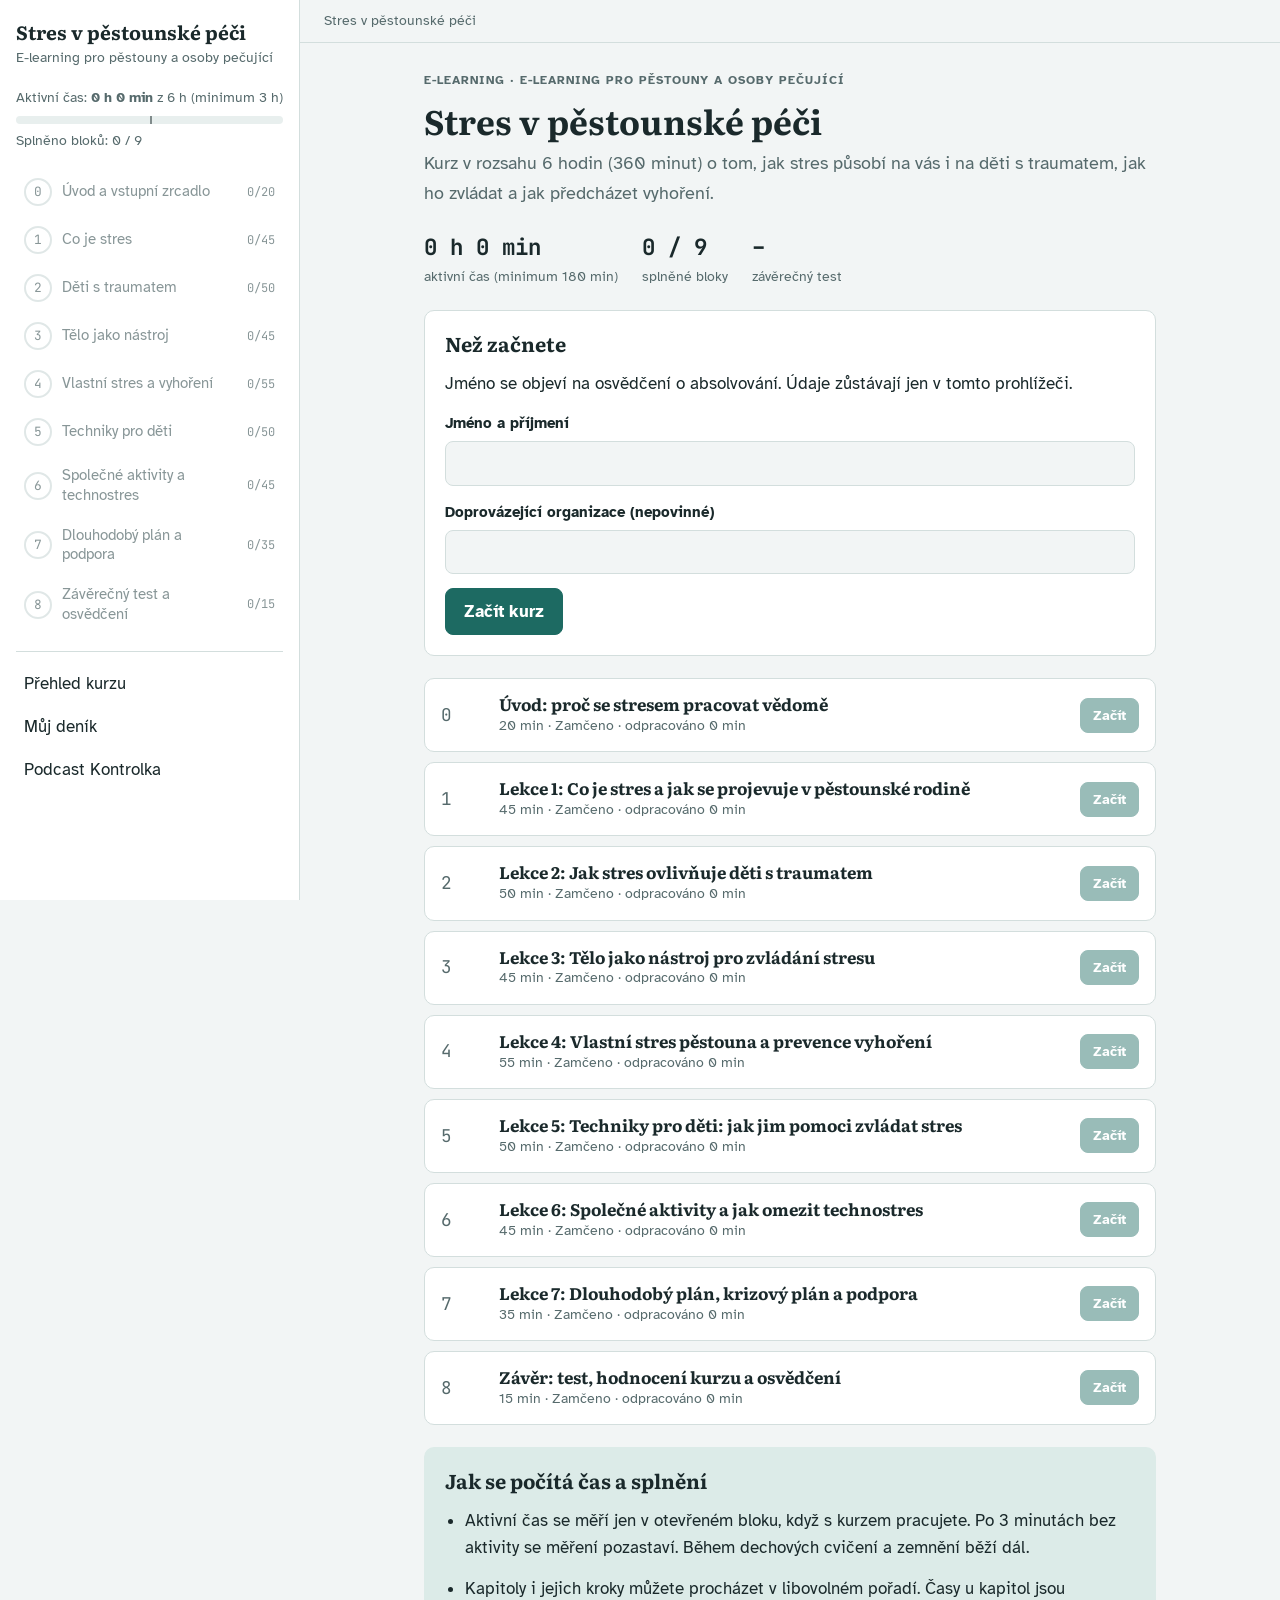
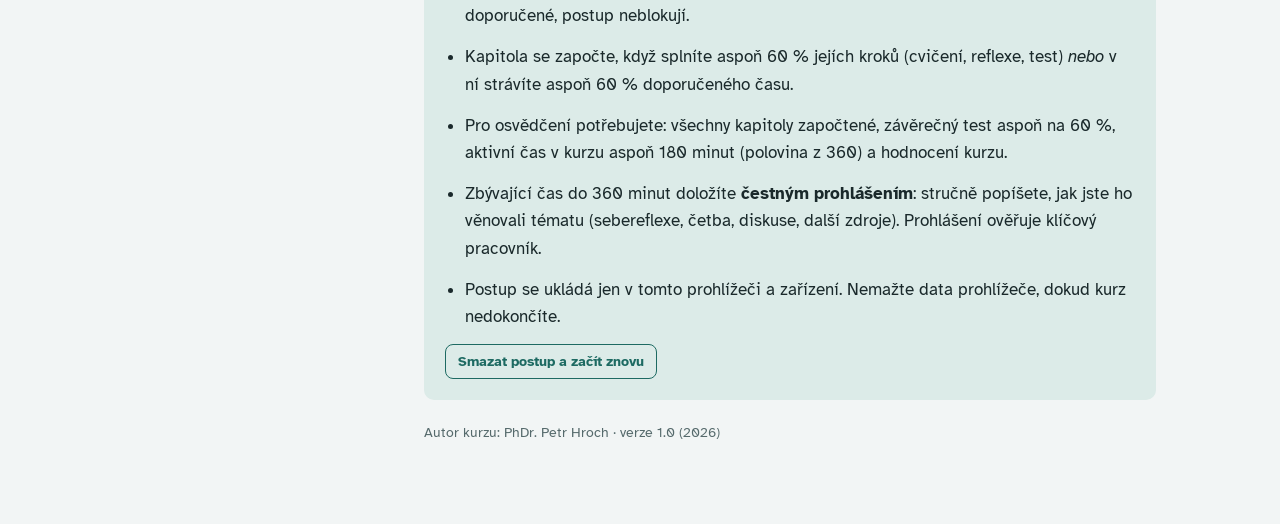
==== index.html @ cbc12639 "E-learning Stres v pěstounské péči (6 h) pro GitHub Pages Aplikace s podcastem Kontrolka, avatary a " ====
<!doctype html>
<html lang="cs">
<head>
<meta charset="utf-8">
<meta name="viewport" content="width=device-width, initial-scale=1, viewport-fit=cover">
<title>Stres v pěstounské péči</title>
<meta name="description" content="E-learningový kurz pro pěstouny a osoby pečující: Stres v pěstounské péči (6 hodin).">
<link rel="icon" href="data:image/svg+xml,%3Csvg xmlns=%22http://www.w3.org/2000/svg%22 viewBox=%220 0 32 32%22%3E%3Ccircle cx=%2216%22 cy=%2216%22 r=%2215%22 fill=%22%231d6a62%22/%3E%3Ccircle cx=%2216%22 cy=%2216%22 r=%226%22 fill=%22%23f3e6cf%22/%3E%3C/svg%3E">
<link rel="preconnect" href="https://fonts.googleapis.com">
<link rel="preconnect" href="https://fonts.gstatic.com" crossorigin>
<link rel="stylesheet" href="https://fonts.googleapis.com/css2?family=Atkinson+Hyperlegible:ital,wght@0,400;0,700;1,400&family=Literata:opsz,wght@7..72,500;7..72,700&family=JetBrains+Mono:wght@500&display=swap">
<link rel="stylesheet" href="css/style.css">
</head>
<body>
<div id="app" class="shell">
  <noscript>Kurz potřebuje zapnutý JavaScript.</noscript>
</div>
<script src="js/content-1.js"></script>
<script src="js/content-2.js"></script>
<script src="js/content-3.js"></script>
<script src="js/content-podcast.js"></script>
<script src="js/avatars.js"></script>
<script src="js/audio.js"></script>
<script src="js/app.js"></script>
</body>
</html>
---- css/style.css ----
/* Layout: kurzová mapa vlevo (na mobilu výsuvná), čtecí sloupec ~68 znaků, horní lišta s měřením aktivního času.
   Barvy nesou význam „žebříku nervového systému“: klid (zelená), poplach (jantar), zamrznutí (břidlicově fialová). */
:root {
  --bg: #f2f5f5;
  --surface: #ffffff;
  --surface-2: #e8efee;
  --ink: #1a292b;
  --muted: #566a6c;
  --line: #d3dedd;
  --accent: #1d6a62;
  --accent-ink: #ffffff;
  --accent-soft: #dcebe8;
  --calm: #2f8150;
  --alert: #a8650f;
  --freeze: #5f5893;
  --danger: #b03a2e;
  --font-display: "Literata", Georgia, "Times New Roman", serif;
  --font-body: "Atkinson Hyperlegible", "Segoe UI", system-ui, -apple-system, sans-serif;
  --font-mono: "JetBrains Mono", ui-monospace, "SFMono-Regular", Menlo, Consolas, monospace;
  --step--1: 0.875rem;
  --step-0: 1.0625rem;
  --step-1: 1.25rem;
  --step-2: 1.6rem;
  --step-3: 2.1rem;
  --radius: 10px;
  --sidebar: 300px;
}
@media (prefers-color-scheme: dark) {
  :root:not([data-theme="light"]) {
    --bg: #0f1719; --surface: #162123; --surface-2: #1c2a2c; --ink: #e2ecec; --muted: #9db0b1;
    --line: #2a3b3d; --accent: #62b9ad; --accent-ink: #0b1517; --accent-soft: #1a3431;
    --calm: #72c690; --alert: #e3a64f; --freeze: #aaa3d6; --danger: #ef7d70;
    color-scheme: dark;
  }
}
:root[data-theme="dark"] {
  --bg: #0f1719; --surface: #162123; --surface-2: #1c2a2c; --ink: #e2ecec; --muted: #9db0b1;
  --line: #2a3b3d; --accent: #62b9ad; --accent-ink: #0b1517; --accent-soft: #1a3431;
  --calm: #72c690; --alert: #e3a64f; --freeze: #aaa3d6; --danger: #ef7d70;
  color-scheme: dark;
}

* { box-sizing: border-box; }
html, body { height: 100%; }
body {
  margin: 0;
  background: var(--bg);
  color: var(--ink);
  font-family: var(--font-body);
  font-size: var(--step-0);
  line-height: 1.6;
}
a { color: var(--accent); }
h1, h2, h3, h4 { font-family: var(--font-display); line-height: 1.25; text-wrap: balance; margin: 0; }
h1 { font-size: var(--step-3); }
h2 { font-size: var(--step-2); }
h3 { font-size: var(--step-1); }
p { margin: 0; }
button, input, textarea, select { font: inherit; color: inherit; }
:focus-visible { outline: 3px solid var(--accent); outline-offset: 2px; }

/* ---------- shell ---------- */
.shell { display: grid; grid-template-columns: var(--sidebar) minmax(0, 1fr); min-height: 100%; }
.sidebar {
  background: var(--surface);
  border-right: 1px solid var(--line);
  padding: 20px 16px 32px;
  display: flex; flex-direction: column; gap: 18px;
  position: sticky; top: 0; height: 100vh; overflow-y: auto;
}
.brand { display: flex; flex-direction: column; gap: 4px; }
.brand-title { font-family: var(--font-display); font-weight: 700; font-size: 1.2rem; line-height: 1.2; }
.brand-sub { font-size: var(--step--1); color: var(--muted); }
.overall { display: flex; flex-direction: column; gap: 6px; font-size: var(--step--1); color: var(--muted); }
.bar { height: 8px; background: var(--surface-2); border-radius: 99px; overflow: hidden; }
.bar > span { display: block; height: 100%; background: var(--accent); border-radius: 99px; transition: width .4s; }
.nav { display: flex; flex-direction: column; gap: 4px; list-style: none; margin: 0; padding: 0; }
.nav-item {
  display: grid; grid-template-columns: 28px minmax(0,1fr) auto; gap: 10px; align-items: center;
  width: 100%; text-align: left; background: none; border: 0; border-radius: 8px; padding: 8px;
  cursor: pointer; color: var(--ink);
}
.nav-item:hover:not([disabled]) { background: var(--surface-2); }
.nav-item[aria-current="true"] { background: var(--accent-soft); }
.nav-item[disabled] { color: var(--muted); cursor: not-allowed; opacity: .7; }
.nav-num {
  width: 28px; height: 28px; border-radius: 50%; display: grid; place-items: center;
  font-family: var(--font-mono); font-size: .8rem; border: 2px solid var(--line);
}
.nav-item.done .nav-num { background: var(--calm); border-color: var(--calm); color: var(--surface); }
.nav-item.active .nav-num { border-color: var(--accent); }
.nav-label { font-size: .95rem; line-height: 1.3; }
.nav-min { font-family: var(--font-mono); font-size: .75rem; color: var(--muted); font-variant-numeric: tabular-nums; }
.side-links { display: flex; flex-direction: column; gap: 4px; border-top: 1px solid var(--line); padding-top: 12px; }
.side-links button { background: none; border: 0; text-align: left; padding: 6px 8px; border-radius: 8px; cursor: pointer; color: var(--ink); }
.side-links button:hover { background: var(--surface-2); }
.side-links button[disabled] { color: var(--muted); cursor: not-allowed; }

.main { min-width: 0; display: flex; flex-direction: column; }
.topbar {
  position: sticky; top: env(safe-area-inset-top, 0px); z-index: 5;
  display: flex; flex-wrap: wrap; align-items: center; gap: 10px 16px; justify-content: space-between;
  background: color-mix(in srgb, var(--bg) 88%, transparent);
  backdrop-filter: blur(6px);
  border-bottom: 1px solid var(--line);
  padding: 10px 24px;
}
.btn.menu-btn { display: none; }
.panel ul, .panel ol { margin: 0; }
.crumbs { font-size: var(--step--1); color: var(--muted); min-width: 0; }
.clock {
  display: inline-flex; align-items: center; gap: 8px; font-family: var(--font-mono); font-size: .85rem;
  font-variant-numeric: tabular-nums; background: var(--surface); border: 1px solid var(--line);
  border-radius: 99px; padding: 4px 12px;
}
.clock .dot { width: 8px; height: 8px; border-radius: 50%; background: var(--muted); }
.clock.running .dot { background: var(--calm); }
.clock.met { border-color: var(--calm); }

.content { width: 100%; max-width: 780px; margin: 0 auto; padding: 28px 24px 80px; display: flex; flex-direction: column; gap: 22px; }
.banner {
  background: var(--accent-soft); border: 1px solid var(--line); border-radius: var(--radius);
  padding: 10px 14px; font-size: var(--step--1);
}
.banner.warn { background: color-mix(in srgb, var(--alert) 14%, var(--surface)); }

.eyebrow { font-size: .78rem; letter-spacing: .08em; text-transform: uppercase; color: var(--muted); font-weight: 700; }
.lede { font-size: 1.15rem; color: var(--muted); }
.prose { display: flex; flex-direction: column; gap: 14px; max-width: 68ch; }
.prose h3 { margin-top: 10px; }
.prose ul, .prose ol { margin: 0; padding-left: 1.3em; display: flex; flex-direction: column; gap: 6px; }
.prose blockquote {
  margin: 0; padding: 12px 16px; border-left: 4px solid var(--accent); background: var(--surface);
  border-radius: 0 var(--radius) var(--radius) 0;
}
.prose .note { font-size: var(--step--1); color: var(--muted); }
.prose table { border-collapse: collapse; width: 100%; font-size: .95rem; }
.prose th, .prose td { border-bottom: 1px solid var(--line); padding: 8px 6px; text-align: left; vertical-align: top; }
.table-wrap { overflow-x: auto; }

.tag { display: inline-block; font-size: .72rem; font-weight: 700; letter-spacing: .05em; text-transform: uppercase; padding: 2px 8px; border-radius: 99px; border: 1px solid currentColor; }
.tag.fact { color: var(--calm); }
.tag.probable { color: var(--alert); }
.tag.hyp { color: var(--freeze); }
.calm { color: var(--calm); } .alert { color: var(--alert); } .freeze { color: var(--freeze); }

.panel { background: var(--surface); border: 1px solid var(--line); border-radius: var(--radius); padding: 20px; display: flex; flex-direction: column; gap: 14px; }
.panel.soft { background: var(--accent-soft); border-color: transparent; }

/* step header + pager */
.step-head { display: flex; flex-direction: column; gap: 8px; }
.steps { display: flex; flex-wrap: wrap; gap: 6px; }
.step-dot {
  border: 1px solid var(--line); background: var(--surface); border-radius: 99px; min-width: 32px; height: 28px;
  font-family: var(--font-mono); font-size: .75rem; cursor: pointer; padding: 0 8px; color: var(--ink);
}
.step-dot.done { background: var(--accent-soft); border-color: var(--accent); }
.step-dot.current { background: var(--accent); color: var(--accent-ink); border-color: var(--accent); }
.step-dot[disabled] { cursor: not-allowed; opacity: .5; }
.pager { display: flex; flex-wrap: wrap; gap: 10px; justify-content: space-between; align-items: center; border-top: 1px solid var(--line); padding-top: 18px; }
.pager .hint { font-size: var(--step--1); color: var(--muted); flex: 1 1 220px; }

.btn {
  display: inline-flex; align-items: center; justify-content: center; gap: 8px;
  border: 1px solid var(--accent); background: var(--accent); color: var(--accent-ink);
  border-radius: 8px; padding: 9px 18px; cursor: pointer; font-weight: 700; text-decoration: none;
}
.btn.ghost { background: transparent; color: var(--accent); }
.btn.small { padding: 5px 12px; font-size: .9rem; }
.btn[disabled] { opacity: .45; cursor: not-allowed; }
.row { display: flex; flex-wrap: wrap; gap: 10px; align-items: center; }

/* scene (scénář) */
.scene { display: flex; flex-direction: column; gap: 14px; }
.slug { font-family: var(--font-mono); font-size: .8rem; letter-spacing: .04em; text-transform: uppercase; color: var(--muted); border-bottom: 1px dashed var(--line); padding-bottom: 8px; }
.line { display: grid; grid-template-columns: 110px minmax(0,1fr); gap: 14px; }
.who { font-family: var(--font-mono); font-size: .78rem; text-transform: uppercase; letter-spacing: .05em; padding-top: 4px; color: var(--muted); }
.who.jan { color: var(--accent); } .who.klara { color: var(--freeze); } .who.marek { color: var(--alert); }
.said { max-width: 60ch; }
.direction { font-style: italic; color: var(--muted); grid-column: 2; }

/* form bits */
label.field { display: flex; flex-direction: column; gap: 6px; font-weight: 700; font-size: .95rem; }
input[type="text"], input[type="date"], textarea, select {
  width: 100%; background: var(--bg); border: 1px solid var(--line); border-radius: 8px; padding: 9px 12px; font-weight: 400;
}
textarea { min-height: 120px; resize: vertical; }
.counter { font-size: .8rem; color: var(--muted); font-family: var(--font-mono); }
.counter.ok { color: var(--calm); }
.checks { display: flex; flex-direction: column; gap: 8px; }
.check { display: grid; grid-template-columns: 22px minmax(0,1fr); gap: 10px; align-items: start; cursor: pointer; }
.check input { width: 18px; height: 18px; margin-top: 4px; accent-color: var(--accent); }

.likert { display: grid; grid-template-columns: minmax(0,1fr) repeat(5, 40px); gap: 6px 4px; align-items: center; }
.likert .lh { font-family: var(--font-mono); font-size: .75rem; text-align: center; color: var(--muted); }
.likert input { width: 20px; height: 20px; justify-self: center; accent-color: var(--accent); }
.likert .stmt { font-size: .95rem; padding-right: 8px; }

.opts { display: flex; flex-direction: column; gap: 8px; }
.opt {
  text-align: left; background: var(--bg); border: 1px solid var(--line); border-radius: 8px; padding: 10px 14px; cursor: pointer; color: var(--ink);
}
.opt:hover { border-color: var(--accent); }
.opt.right { border-color: var(--calm); background: color-mix(in srgb, var(--calm) 12%, var(--surface)); }
.opt.wrong { border-color: var(--danger); background: color-mix(in srgb, var(--danger) 10%, var(--surface)); }
.opt.picked { border-color: var(--accent); background: var(--accent-soft); }
.feedback { font-size: .95rem; padding: 10px 14px; border-radius: 8px; background: var(--surface-2); }
.feedback.good { background: color-mix(in srgb, var(--calm) 14%, var(--surface)); }
.feedback.bad { background: color-mix(in srgb, var(--danger) 10%, var(--surface)); }

/* sort */
.sort-item { display: flex; flex-direction: column; gap: 8px; padding: 12px 0; border-bottom: 1px solid var(--line); }
.sort-item:last-child { border-bottom: 0; }
.chips { display: flex; flex-wrap: wrap; gap: 6px; }
.chip { border: 1px solid var(--line); background: var(--bg); border-radius: 99px; padding: 4px 12px; cursor: pointer; font-size: .9rem; color: var(--ink); }
.chip.right { border-color: var(--calm); background: color-mix(in srgb, var(--calm) 16%, var(--surface)); }
.chip.wrong { border-color: var(--danger); text-decoration: line-through; }

/* breath pacer */
.pacer { display: grid; place-items: center; gap: 14px; padding: 10px 0; }
.orb-wrap { width: 220px; height: 220px; max-width: 100%; display: grid; place-items: center; }
.orb {
  width: 90px; height: 90px; border-radius: 50%;
  background: radial-gradient(circle at 35% 35%, color-mix(in srgb, var(--accent) 55%, var(--surface)), var(--accent));
  transition-property: width, height; transition-timing-function: ease-in-out;
  display: grid; place-items: center; color: var(--accent-ink); font-family: var(--font-mono); font-size: 1.3rem;
}
.phase { font-family: var(--font-display); font-size: 1.4rem; }
.cycle { font-family: var(--font-mono); font-size: .85rem; color: var(--muted); }
@media (prefers-reduced-motion: reduce) { .orb { transition: none !important; } }

/* ladder & barometer */
.ladder { display: flex; flex-direction: column; gap: 8px; }
.rung { border-radius: var(--radius); padding: 12px 14px; border: 2px solid transparent; text-align: left; cursor: pointer; background: var(--surface-2); color: var(--ink); }
.rung strong { display: block; }
.rung.v { border-left: 8px solid var(--calm); }
.rung.s { border-left: 8px solid var(--alert); }
.rung.d { border-left: 8px solid var(--freeze); }
.rung.picked { border-color: var(--accent); }
.baro { display: grid; grid-template-columns: repeat(10, minmax(0,1fr)); gap: 4px; }
.baro button { height: 44px; border: 2px solid transparent; border-radius: 6px; cursor: pointer; font-family: var(--font-mono); color: #102022; font-weight: 700; }
.baro button.picked { border-color: var(--ink); transform: translateY(-3px); }

/* cards: home */
.mods { display: flex; flex-direction: column; gap: 10px; }
.mod-row {
  display: grid; grid-template-columns: 44px minmax(0,1fr) auto; gap: 14px; align-items: center;
  background: var(--surface); border: 1px solid var(--line); border-radius: var(--radius); padding: 14px 16px;
}
.mod-row .n { font-family: var(--font-mono); font-size: 1.1rem; color: var(--muted); }
.mod-row h3 { font-size: 1.05rem; }
.mod-row p { font-size: .9rem; color: var(--muted); }
.mod-row.done .n { color: var(--calm); }
.stat-row { display: flex; flex-wrap: wrap; gap: 24px; }
.stat { display: flex; flex-direction: column; }
.stat b { font-family: var(--font-mono); font-size: 1.4rem; font-variant-numeric: tabular-nums; }
.stat span { font-size: .85rem; color: var(--muted); }

/* certificate */
.cert {
  background: var(--surface); border: 1px solid var(--line); border-radius: 4px; padding: 40px 36px;
  display: flex; flex-direction: column; gap: 18px; text-align: center; position: relative;
  outline: 6px double var(--line); outline-offset: -14px;
}
.cert h1 { font-size: 2rem; }
.cert .name { font-family: var(--font-display); font-size: 1.8rem; border-bottom: 1px solid var(--line); padding-bottom: 6px; display: inline-block; }
.cert dl { display: grid; grid-template-columns: max-content minmax(0,1fr); gap: 6px 16px; text-align: left; margin: 0 auto; max-width: 520px; font-size: .95rem; }
.cert dt { color: var(--muted); }
.cert dd { margin: 0; font-variant-numeric: tabular-nums; }
.cert .code { font-family: var(--font-mono); letter-spacing: .12em; }
.cert .wm { position: absolute; inset: 0; display: grid; place-items: center; font-size: 4rem; font-weight: 700; color: color-mix(in srgb, var(--danger) 18%, transparent); transform: rotate(-18deg); pointer-events: none; }

.journal-entry { border-top: 1px solid var(--line); padding-top: 12px; display: flex; flex-direction: column; gap: 4px; }
.journal-entry .q { font-size: .85rem; color: var(--muted); }
.journal-entry .a { white-space: pre-wrap; }

.scrim { display: none; }

/* podmínky a osvědčení */
.lesson-prog { font-size: .85rem; color: var(--muted); }
.bar-min { position: relative; }
.bar-min::after { content: ""; position: absolute; top: -3px; bottom: -3px; left: var(--min); width: 2px; background: var(--ink); opacity: .5; }
.reqs { list-style: none; padding: 0; display: flex; flex-direction: column; gap: 6px; }
.req { display: grid; grid-template-columns: 24px minmax(0,1fr); gap: 8px; }
.req-ic { width: 22px; height: 22px; border-radius: 50%; display: grid; place-items: center; border: 2px solid var(--line); font-size: .75rem; }
.req.ok .req-ic { background: var(--calm); border-color: var(--calm); color: var(--surface); }
.cert-decl { text-align: left; max-width: 560px; margin: 0 auto; font-size: .9rem; display: flex; flex-direction: column; gap: 6px; border-top: 1px solid var(--line); padding-top: 12px; }
.cert-sign { display: grid; grid-template-columns: 1fr 1fr; gap: 24px; max-width: 560px; margin: 8px auto 0; font-size: .8rem; color: var(--muted); text-align: left; }
.cert-sign .sl { display: block; border-bottom: 1px solid var(--ink); height: 36px; margin-bottom: 4px; }

/* avatary */
.av-studio { display: flex; justify-content: center; gap: clamp(10px, 4vw, 36px); flex-wrap: wrap; padding: 6px 0 2px; }
.avatar { display: flex; flex-direction: column; align-items: center; gap: 6px; transition: transform .35s ease, opacity .35s ease; }
.avatar .av-svg { width: 100%; height: auto; display: block; }
.av-lg { width: clamp(84px, 22vw, 132px); opacity: .82; }
.av-lg.talking { opacity: 1; transform: translateY(-4px) scale(1.04); }
.av-lg .av-svg { border-radius: 50%; box-shadow: 0 0 0 3px transparent; transition: box-shadow .3s; }
.av-lg.talking .av-svg { box-shadow: 0 0 0 3px var(--accent), 0 8px 24px color-mix(in srgb, var(--accent) 30%, transparent); }
.av-name { font-weight: 700; font-size: .9rem; text-align: center; line-height: 1.2; }
.av-name small { display: block; font-weight: 400; color: var(--muted); font-size: .75rem; }
.av-sm { width: 46px; flex: 0 0 46px; }
.av-sm .av-svg { border-radius: 50%; }
.pl-av { display: flex; align-items: center; gap: 2px; }
.pl-av:empty { display: none; }
.pl-av .av-sm { transition: transform .25s ease, opacity .25s ease; opacity: .55; transform: scale(.82); }
.pl-av .av-sm.talking { opacity: 1; transform: scale(1.08); }
.pl-av .av-sm.talking .av-svg { box-shadow: 0 0 0 2px var(--accent); }
.av-eyes { transform-origin: 100px 113px; transition: transform .07s; }
.av-eyes.blink { transform: scaleY(.1); }
.av-head { transform-origin: 100px 160px; }
.avatar.talking .av-head { animation: av-nod 2.6s ease-in-out infinite; }
@keyframes av-nod { 0%,100% { transform: rotate(0deg); } 30% { transform: rotate(-1.6deg) translateY(-1px); } 65% { transform: rotate(1.2deg); } }
@media (prefers-reduced-motion: reduce) { .avatar.talking .av-head { animation: none; } .av-lg.talking { transform: none; } }

/* mluvené slovo */
.listen { display: flex; flex-wrap: wrap; gap: 8px; align-items: center; }
.listen-label { font-size: .85rem; color: var(--muted); margin-left: 6px; }
.btn.is-on { background: var(--accent-soft); color: var(--accent); }
.btn:not(.ghost).is-on { background: var(--accent); color: var(--accent-ink); box-shadow: 0 0 0 3px var(--accent-soft); }
.speaking { background: color-mix(in srgb, var(--accent) 16%, transparent); border-radius: 6px; box-shadow: 0 0 0 4px color-mix(in srgb, var(--accent) 16%, transparent); }
.ep { display: flex; flex-direction: column; gap: 6px; padding: 10px 0; border-top: 1px solid var(--line); }
.ep:first-of-type { border-top: 0; }
.ep summary { cursor: pointer; color: var(--accent); font-size: .9rem; }
.transcript { display: flex; flex-direction: column; gap: 8px; padding: 10px 0 4px; max-width: 68ch; }
.tline .who { display: inline; padding: 0; font-size: .8rem; }
html.has-player .content { padding-bottom: 150px; }
.player {
  position: fixed; left: 0; right: 0; bottom: 0; z-index: 30;
  background: var(--surface); border-top: 1px solid var(--line);
  box-shadow: 0 -6px 24px rgba(0,0,0,.08);
  padding: 10px 16px calc(10px + env(safe-area-inset-bottom, 0px));
  display: flex; flex-direction: column; gap: 10px; color: var(--ink); font-family: var(--font-body);
}
.pl-main { display: flex; align-items: center; gap: 8px; flex-wrap: wrap; max-width: 1100px; margin: 0 auto; width: 100%; }
.pl-btn { border: 1px solid var(--line); background: var(--bg); color: var(--ink); border-radius: 8px; min-width: 40px; height: 40px; cursor: pointer; font-size: 1rem; padding: 0 10px; }
.pl-btn.small { height: 32px; font-size: .85rem; }
.pl-play { background: var(--accent); color: var(--accent-ink); border-color: var(--accent); min-width: 48px; }
.pl-info { flex: 1 1 220px; min-width: 0; display: flex; flex-direction: column; gap: 2px; }
.pl-title { font-weight: 700; font-size: .9rem; white-space: nowrap; overflow: hidden; text-overflow: ellipsis; }
.pl-line { font-size: .85rem; color: var(--muted); white-space: nowrap; overflow: hidden; text-overflow: ellipsis; }
.pl-prog { height: 4px; background: var(--surface-2); border-radius: 99px; overflow: hidden; }
.pl-prog span { display: block; height: 100%; background: var(--accent); width: 0; transition: width .3s; }
.pl-rate { font-size: .85rem; display: inline-flex; gap: 6px; align-items: center; }
.pl-rate select { width: auto; padding: 4px 6px; }
.pl-settings { max-width: 1100px; margin: 0 auto; width: 100%; font-size: .9rem; }
.pl-grid { display: grid; grid-template-columns: minmax(0, 1fr) auto; gap: 8px 10px; align-items: end; max-width: 560px; }
.pl-grid label { display: flex; flex-direction: column; gap: 4px; font-weight: 700; }
.pl-note { color: var(--muted); font-size: .85rem; margin-top: 8px; }
@media (max-width: 600px) {
  .player { padding-top: 8px; gap: 6px; }
  .pl-main { gap: 6px; }
  .pl-info { order: 10; flex-basis: 100%; }
  .pl-rate { margin-left: auto; }
  .pl-rate-l { display: none; }
  .pl-btn { min-width: 38px; height: 38px; }
  html.has-player .content { padding-bottom: 170px; }
}

@media (max-width: 900px) {
  .shell { grid-template-columns: minmax(0, 1fr); }
  .sidebar { position: fixed; inset: 0 auto 0 0; width: min(86vw, 320px); z-index: 20; transform: translateX(-102%); transition: transform .25s; height: 100%; padding-top: calc(20px + env(safe-area-inset-top, 0px)); }
  .shell.nav-open .sidebar { transform: none; }
  .shell.nav-open .scrim { display: block; position: fixed; inset: 0; background: rgba(0,0,0,.35); z-index: 15; }
  .btn.menu-btn { display: inline-flex; }
  .topbar { padding: 10px 16px; }
  .clock { font-size: .72rem; }
  .content { padding: 22px 16px 64px; }
  .line { grid-template-columns: minmax(0,1fr); gap: 2px; }
  .direction { grid-column: 1; }
  .likert { grid-template-columns: minmax(0,1fr) repeat(5, 30px); }
  .cert { padding: 32px 18px; }
}

@media print {
  .player, .listen, .sidebar, .topbar, .pager, .no-print, .banner { display: none !important; }
  .shell { display: block; }
  body { background: #fff; color: #000; }
  .content { max-width: none; padding: 0; }
  .cert { outline-color: #999; border-color: #999; }
}
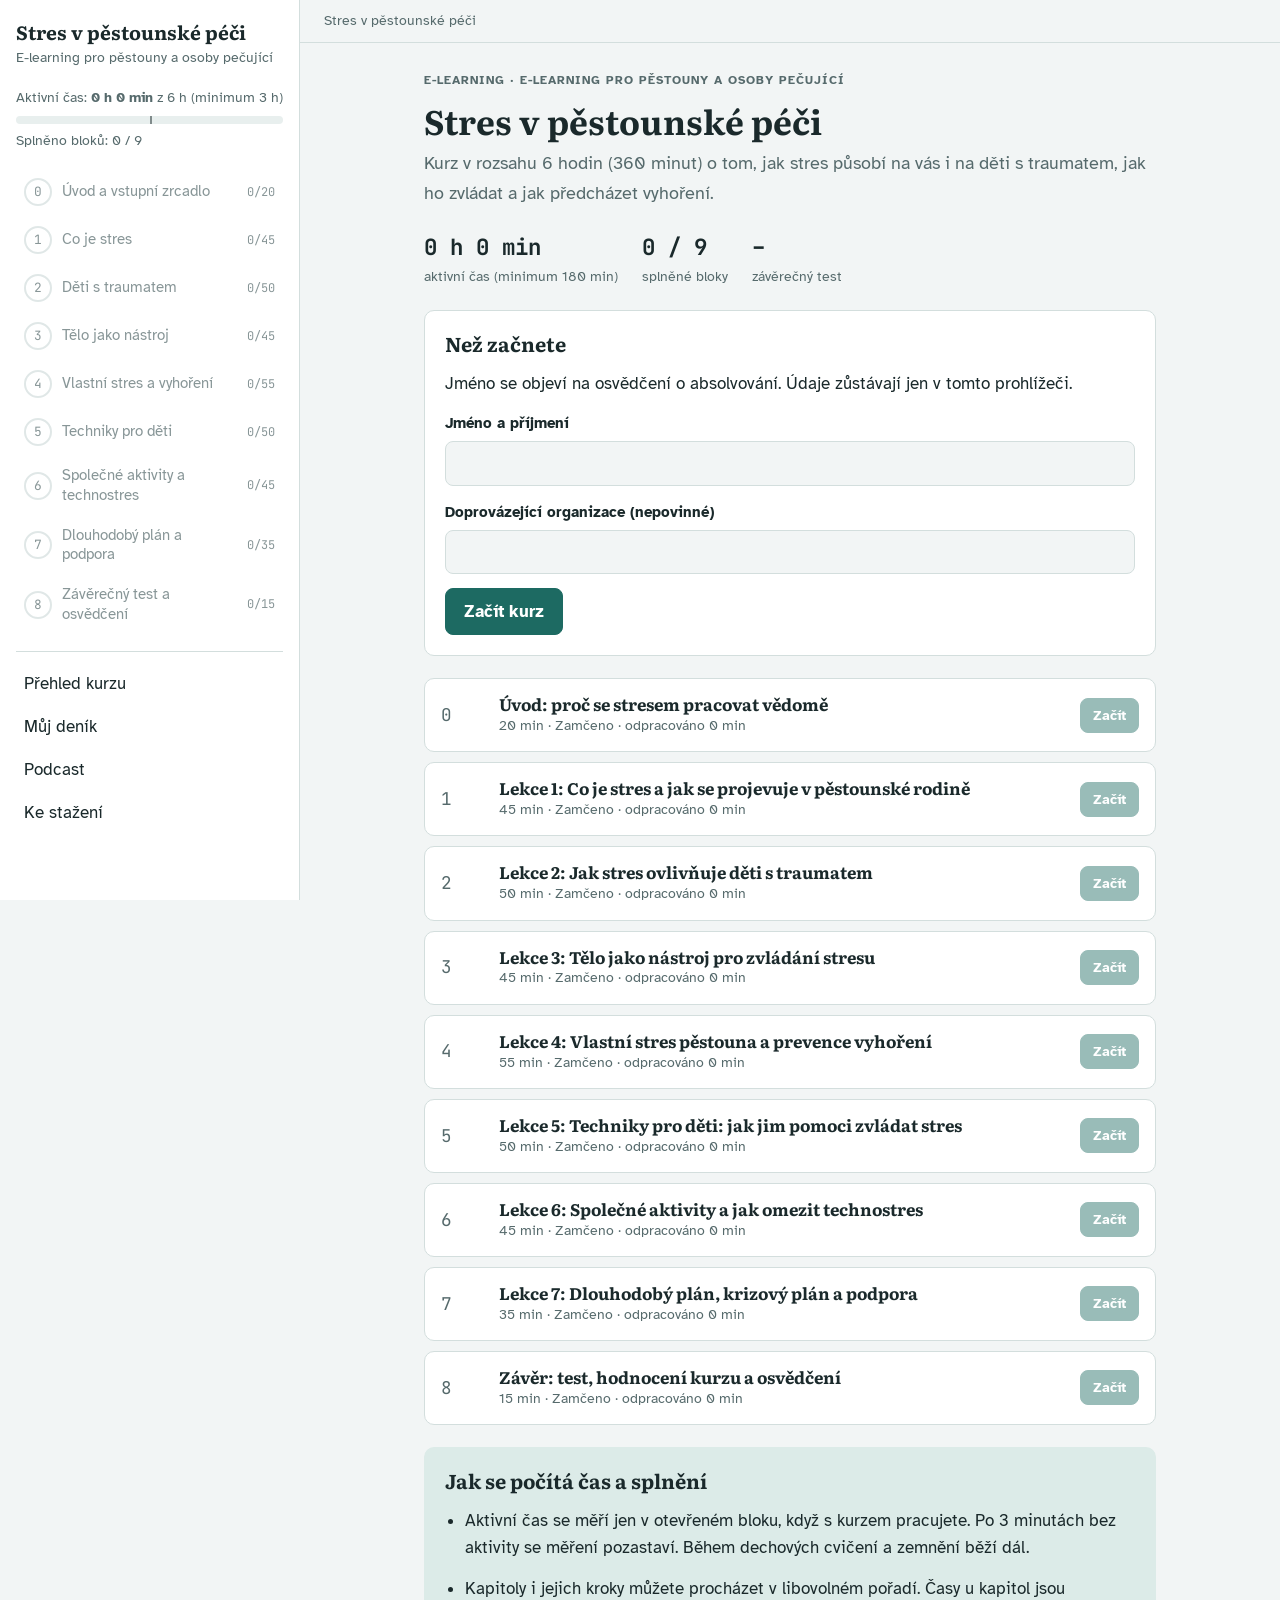
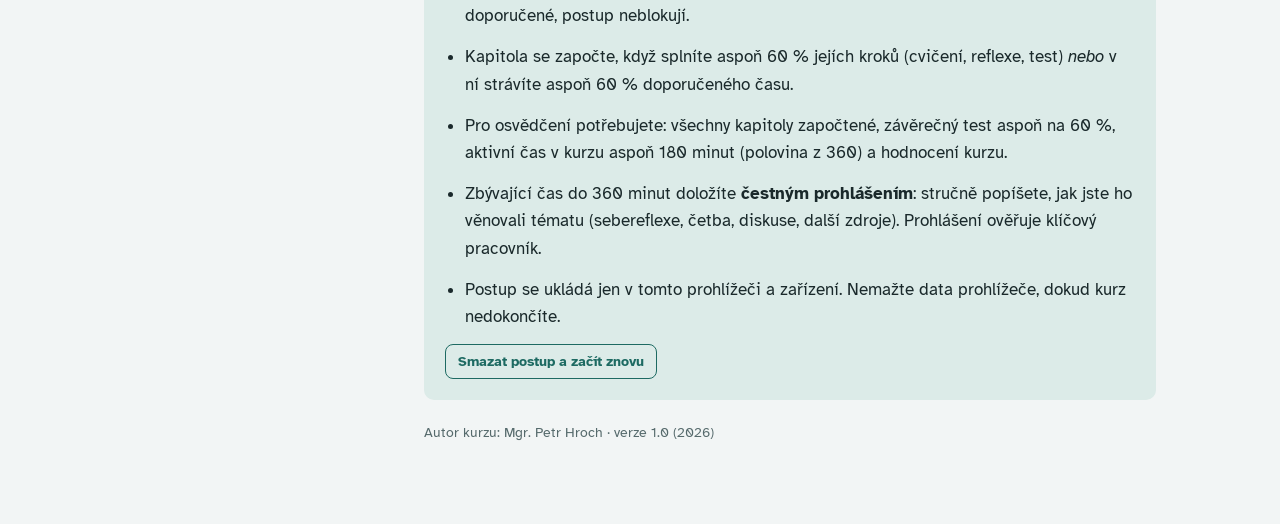
==== commit 1d1d88c6: "Ke stažení (PDF, MP3), praktické testy, režimy demo a admin, titul Mgr. Co-Authored-By: Claude Sonne" ====
--- a/index.html
+++ b/index.html
@@ -19,6 +19,7 @@
 <script src="js/content-2.js"></script>
 <script src="js/content-3.js"></script>
 <script src="js/content-podcast.js"></script>
+<script src="js/downloads.js"></script>
 <script src="js/avatars.js"></script>
 <script src="js/audio.js"></script>
 <script src="js/app.js"></script>
--- a/css/style.css
+++ b/css/style.css
@@ -206,7 +206,7 @@
 .opt.picked { border-color: var(--accent); background: var(--accent-soft); }
 .feedback { font-size: .95rem; padding: 10px 14px; border-radius: 8px; background: var(--surface-2); }
 .feedback.good { background: color-mix(in srgb, var(--calm) 14%, var(--surface)); }
-.feedback.bad { background: color-mix(in srgb, var(--danger) 10%, var(--surface)); }
+.feedback.bad { background: color-mix(in srgb, var(--alert) 12%, var(--surface)); } /* jemná jantarová místo červené: test nemá stresovat */
 
 /* sort */
 .sort-item { display: flex; flex-direction: column; gap: 8px; padding: 12px 0; border-bottom: 1px solid var(--line); }
@@ -378,3 +378,5 @@
   .content { max-width: none; padding: 0; }
   .cert { outline-color: #999; border-color: #999; }
 }
+
+.dl-list { list-style: none; padding-left: 0; } .dl-list li { padding: 6px 0; border-bottom: 1px solid var(--line); } .dl-list a { font-weight: 600; }
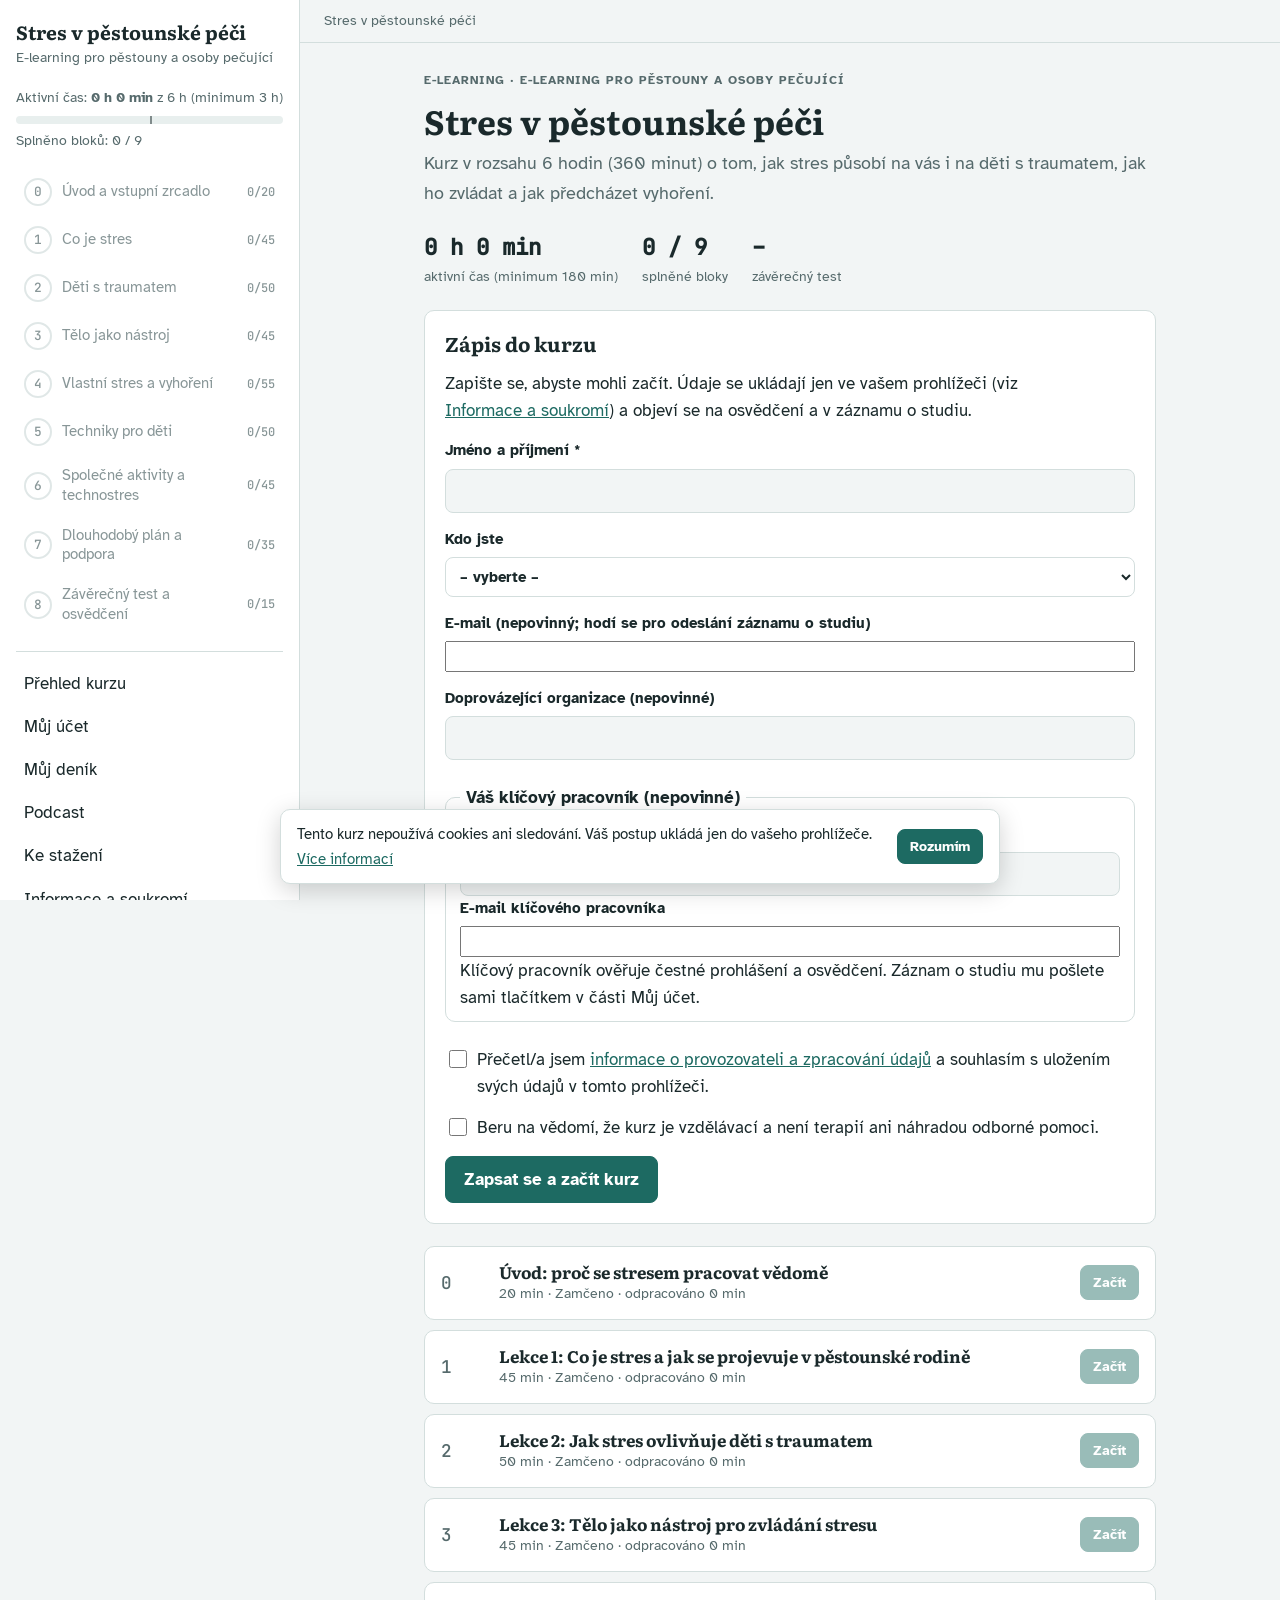
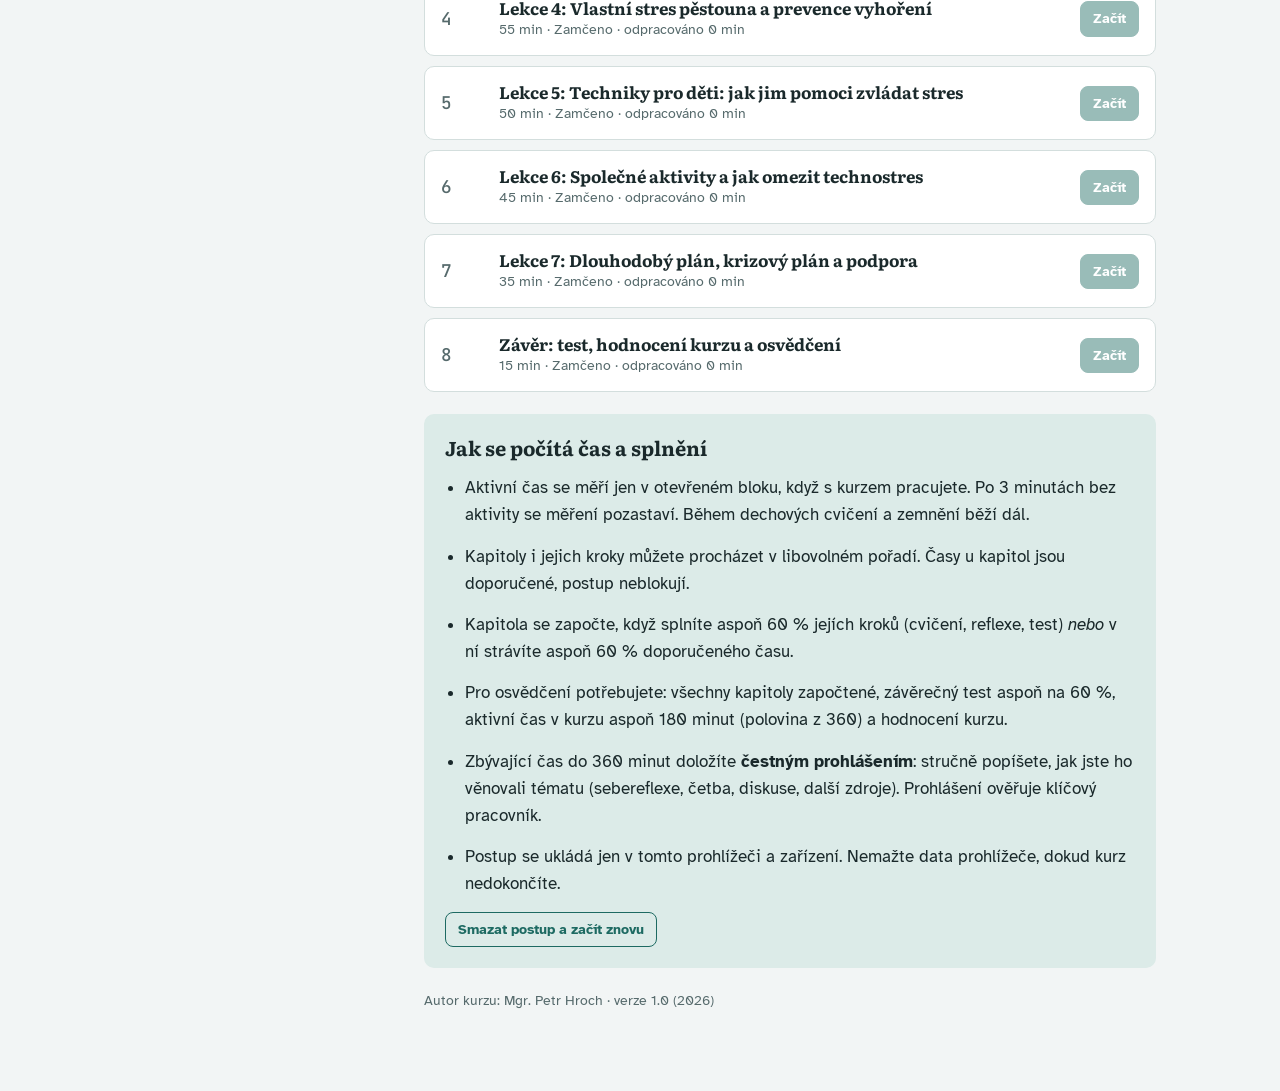
==== commit 98349984: "Zápis účastníka, Můj účet, Informace a soukromí, lokální písma, šablona osvědčení, režimy demo a adm" ====
--- a/index.html
+++ b/index.html
@@ -6,9 +6,7 @@
 <title>Stres v pěstounské péči</title>
 <meta name="description" content="E-learningový kurz pro pěstouny a osoby pečující: Stres v pěstounské péči (6 hodin).">
 <link rel="icon" href="data:image/svg+xml,%3Csvg xmlns=%22http://www.w3.org/2000/svg%22 viewBox=%220 0 32 32%22%3E%3Ccircle cx=%2216%22 cy=%2216%22 r=%2215%22 fill=%22%231d6a62%22/%3E%3Ccircle cx=%2216%22 cy=%2216%22 r=%226%22 fill=%22%23f3e6cf%22/%3E%3C/svg%3E">
-<link rel="preconnect" href="https://fonts.googleapis.com">
-<link rel="preconnect" href="https://fonts.gstatic.com" crossorigin>
-<link rel="stylesheet" href="https://fonts.googleapis.com/css2?family=Atkinson+Hyperlegible:ital,wght@0,400;0,700;1,400&family=Literata:opsz,wght@7..72,500;7..72,700&family=JetBrains+Mono:wght@500&display=swap">
+<link rel="stylesheet" href="css/fonts.css">
 <link rel="stylesheet" href="css/style.css">
 </head>
 <body>
--- a/css/fonts.css
+++ b/css/fonts.css
@@ -0,0 +1,15 @@
+/* Písma přibalená k aplikaci (bez dotazů na cizí servery). Atkinson Hyperlegible, Literata, JetBrains Mono: SIL Open Font License 1.1 (balíčky @fontsource). */
+@font-face { font-family: 'Atkinson Hyperlegible'; font-style: normal; font-weight: 400; font-display: swap; src: url('../fonts/atkinson-hyperlegible-latin-ext-400-normal.woff2') format('woff2'); unicode-range: U+0100-02BA,U+02BD-02C5,U+02C7-02CC,U+02CE-02D7,U+02DD-02FF,U+0304,U+0308,U+0329,U+1D00-1DBF,U+1E00-1E9F,U+1EF2-1EFF,U+2020,U+20A0-20AB,U+20AD-20C0,U+2113,U+2C60-2C7F,U+A720-A7FF; }
+@font-face { font-family: 'Atkinson Hyperlegible'; font-style: normal; font-weight: 400; font-display: swap; src: url('../fonts/atkinson-hyperlegible-latin-400-normal.woff2') format('woff2'); unicode-range: U+0000-00FF,U+0131,U+0152-0153,U+02BB-02BC,U+02C6,U+02DA,U+02DC,U+0304,U+0308,U+0329,U+2000-206F,U+20AC,U+2122,U+2191,U+2193,U+2212,U+2215,U+FEFF,U+FFFD; }
+@font-face { font-family: 'Atkinson Hyperlegible'; font-style: italic; font-weight: 400; font-display: swap; src: url('../fonts/atkinson-hyperlegible-latin-ext-400-italic.woff2') format('woff2'); unicode-range: U+0100-02BA,U+02BD-02C5,U+02C7-02CC,U+02CE-02D7,U+02DD-02FF,U+0304,U+0308,U+0329,U+1D00-1DBF,U+1E00-1E9F,U+1EF2-1EFF,U+2020,U+20A0-20AB,U+20AD-20C0,U+2113,U+2C60-2C7F,U+A720-A7FF; }
+@font-face { font-family: 'Atkinson Hyperlegible'; font-style: italic; font-weight: 400; font-display: swap; src: url('../fonts/atkinson-hyperlegible-latin-400-italic.woff2') format('woff2'); unicode-range: U+0000-00FF,U+0131,U+0152-0153,U+02BB-02BC,U+02C6,U+02DA,U+02DC,U+0304,U+0308,U+0329,U+2000-206F,U+20AC,U+2122,U+2191,U+2193,U+2212,U+2215,U+FEFF,U+FFFD; }
+@font-face { font-family: 'Atkinson Hyperlegible'; font-style: normal; font-weight: 700; font-display: swap; src: url('../fonts/atkinson-hyperlegible-latin-ext-700-normal.woff2') format('woff2'); unicode-range: U+0100-02BA,U+02BD-02C5,U+02C7-02CC,U+02CE-02D7,U+02DD-02FF,U+0304,U+0308,U+0329,U+1D00-1DBF,U+1E00-1E9F,U+1EF2-1EFF,U+2020,U+20A0-20AB,U+20AD-20C0,U+2113,U+2C60-2C7F,U+A720-A7FF; }
+@font-face { font-family: 'Atkinson Hyperlegible'; font-style: normal; font-weight: 700; font-display: swap; src: url('../fonts/atkinson-hyperlegible-latin-700-normal.woff2') format('woff2'); unicode-range: U+0000-00FF,U+0131,U+0152-0153,U+02BB-02BC,U+02C6,U+02DA,U+02DC,U+0304,U+0308,U+0329,U+2000-206F,U+20AC,U+2122,U+2191,U+2193,U+2212,U+2215,U+FEFF,U+FFFD; }
+@font-face { font-family: 'Atkinson Hyperlegible'; font-style: italic; font-weight: 700; font-display: swap; src: url('../fonts/atkinson-hyperlegible-latin-ext-700-italic.woff2') format('woff2'); unicode-range: U+0100-02BA,U+02BD-02C5,U+02C7-02CC,U+02CE-02D7,U+02DD-02FF,U+0304,U+0308,U+0329,U+1D00-1DBF,U+1E00-1E9F,U+1EF2-1EFF,U+2020,U+20A0-20AB,U+20AD-20C0,U+2113,U+2C60-2C7F,U+A720-A7FF; }
+@font-face { font-family: 'Atkinson Hyperlegible'; font-style: italic; font-weight: 700; font-display: swap; src: url('../fonts/atkinson-hyperlegible-latin-700-italic.woff2') format('woff2'); unicode-range: U+0000-00FF,U+0131,U+0152-0153,U+02BB-02BC,U+02C6,U+02DA,U+02DC,U+0304,U+0308,U+0329,U+2000-206F,U+20AC,U+2122,U+2191,U+2193,U+2212,U+2215,U+FEFF,U+FFFD; }
+@font-face { font-family: 'Literata'; font-style: normal; font-weight: 500; font-display: swap; src: url('../fonts/literata-latin-ext-500-normal.woff2') format('woff2'); unicode-range: U+0100-02BA,U+02BD-02C5,U+02C7-02CC,U+02CE-02D7,U+02DD-02FF,U+0304,U+0308,U+0329,U+1D00-1DBF,U+1E00-1E9F,U+1EF2-1EFF,U+2020,U+20A0-20AB,U+20AD-20C0,U+2113,U+2C60-2C7F,U+A720-A7FF; }
+@font-face { font-family: 'Literata'; font-style: normal; font-weight: 500; font-display: swap; src: url('../fonts/literata-latin-500-normal.woff2') format('woff2'); unicode-range: U+0000-00FF,U+0131,U+0152-0153,U+02BB-02BC,U+02C6,U+02DA,U+02DC,U+0304,U+0308,U+0329,U+2000-206F,U+20AC,U+2122,U+2191,U+2193,U+2212,U+2215,U+FEFF,U+FFFD; }
+@font-face { font-family: 'Literata'; font-style: normal; font-weight: 700; font-display: swap; src: url('../fonts/literata-latin-ext-700-normal.woff2') format('woff2'); unicode-range: U+0100-02BA,U+02BD-02C5,U+02C7-02CC,U+02CE-02D7,U+02DD-02FF,U+0304,U+0308,U+0329,U+1D00-1DBF,U+1E00-1E9F,U+1EF2-1EFF,U+2020,U+20A0-20AB,U+20AD-20C0,U+2113,U+2C60-2C7F,U+A720-A7FF; }
+@font-face { font-family: 'Literata'; font-style: normal; font-weight: 700; font-display: swap; src: url('../fonts/literata-latin-700-normal.woff2') format('woff2'); unicode-range: U+0000-00FF,U+0131,U+0152-0153,U+02BB-02BC,U+02C6,U+02DA,U+02DC,U+0304,U+0308,U+0329,U+2000-206F,U+20AC,U+2122,U+2191,U+2193,U+2212,U+2215,U+FEFF,U+FFFD; }
+@font-face { font-family: 'JetBrains Mono'; font-style: normal; font-weight: 500; font-display: swap; src: url('../fonts/jetbrains-mono-latin-ext-500-normal.woff2') format('woff2'); unicode-range: U+0100-02BA,U+02BD-02C5,U+02C7-02CC,U+02CE-02D7,U+02DD-02FF,U+0304,U+0308,U+0329,U+1D00-1DBF,U+1E00-1E9F,U+1EF2-1EFF,U+2020,U+20A0-20AB,U+20AD-20C0,U+2113,U+2C60-2C7F,U+A720-A7FF; }
+@font-face { font-family: 'JetBrains Mono'; font-style: normal; font-weight: 500; font-display: swap; src: url('../fonts/jetbrains-mono-latin-500-normal.woff2') format('woff2'); unicode-range: U+0000-00FF,U+0131,U+0152-0153,U+02BB-02BC,U+02C6,U+02DA,U+02DC,U+0304,U+0308,U+0329,U+2000-206F,U+20AC,U+2122,U+2191,U+2193,U+2212,U+2215,U+FEFF,U+FFFD; }
--- a/css/style.css
+++ b/css/style.css
@@ -380,3 +380,14 @@
 }
 
 .dl-list { list-style: none; padding-left: 0; } .dl-list li { padding: 6px 0; border-bottom: 1px solid var(--line); } .dl-list a { font-weight: 600; }
+
+/* zápis, účet, informace */
+.linkbtn { background: none; border: 0; padding: 0; font: inherit; color: var(--accent); text-decoration: underline; cursor: pointer; }
+.subset { border: 1px solid var(--line); border-radius: var(--radius); padding: 10px 14px; margin: 10px 0; } .subset legend { font-weight: 700; padding: 0 6px; }
+select { font: inherit; padding: 9px 10px; border: 1px solid var(--line); border-radius: 8px; background: var(--surface); color: var(--ink); width: 100%; }
+.kv { display: grid; grid-template-columns: minmax(130px, 220px) 1fr; gap: 6px 16px; margin: 0 0 10px; } .kv dt { font-weight: 700; color: var(--muted); } .kv dd { margin: 0; }
+.progress-table { display: grid; gap: 2px; font-size: .95rem; } .pt-row { display: grid; grid-template-columns: 2.2fr 1.2fr .8fr .8fr 1.2fr; gap: 8px; padding: 7px 8px; border-bottom: 1px solid var(--line); } .pt-head { font-weight: 700; color: var(--muted); border-bottom: 2px solid var(--line); }
+@media (max-width: 640px) { .kv { grid-template-columns: 1fr; } .pt-row { grid-template-columns: 1.6fr 1fr 1fr; } .pt-row span:nth-child(n+4) { display: none; } }
+.cookie-notice { position: fixed; left: 16px; right: 16px; bottom: 16px; max-width: 720px; margin: 0 auto; z-index: 50; display: flex; gap: 14px; align-items: center; justify-content: space-between; background: var(--surface); border: 1px solid var(--line); border-radius: var(--radius); box-shadow: 0 6px 24px rgba(0,0,0,.18); padding: 12px 16px; font-size: .95rem; } .cookie-notice p { margin: 0; }
+.cert-mode { margin-top: 10px; padding: 8px 12px; border: 1px dashed var(--alert); border-radius: 8px; font-size: .9rem; }
+@media print { .cookie-notice { display: none !important; } }
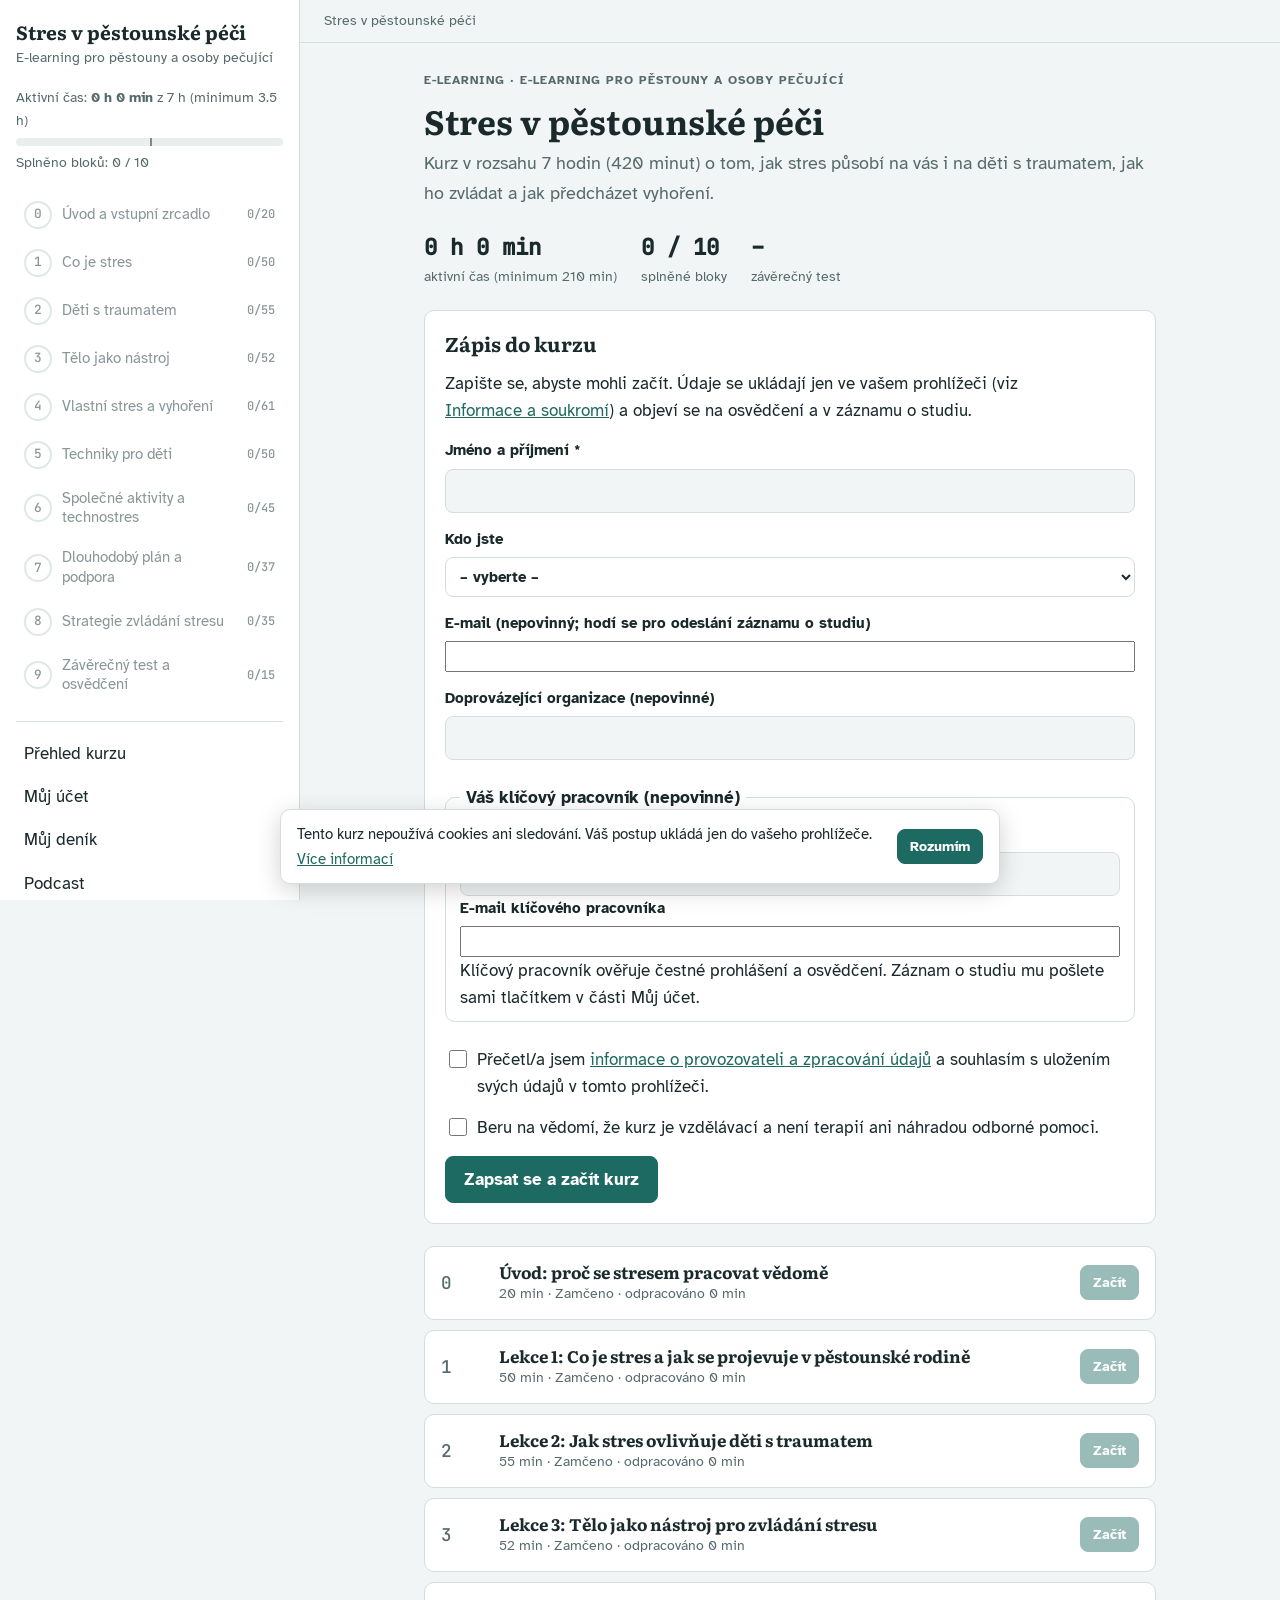
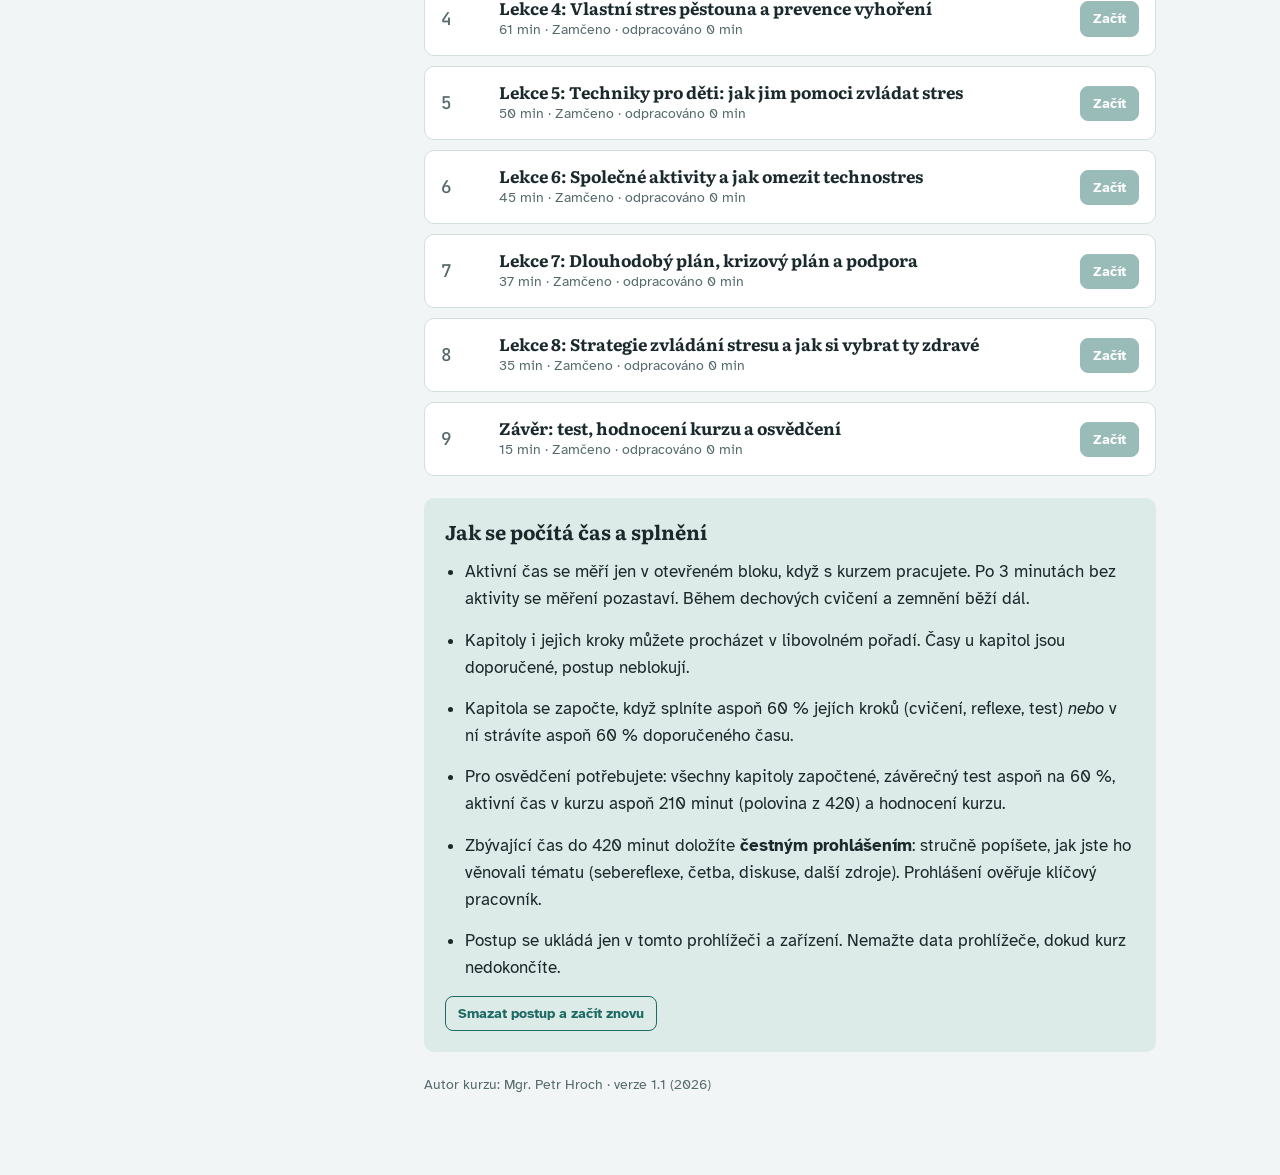
==== commit 68dc5a34: "Verze 1.1: Lekce 8 Strategie zvladani stresu, mytus o stresu, Ruka potreb, relaxace, psychosomatika," ====
--- a/index.html
+++ b/index.html
@@ -4,7 +4,7 @@
 <meta charset="utf-8">
 <meta name="viewport" content="width=device-width, initial-scale=1, viewport-fit=cover">
 <title>Stres v pěstounské péči</title>
-<meta name="description" content="E-learningový kurz pro pěstouny a osoby pečující: Stres v pěstounské péči (6 hodin).">
+<meta name="description" content="E-learningový kurz pro pěstouny a osoby pečující: Stres v pěstounské péči (7 hodin).">
 <link rel="icon" href="data:image/svg+xml,%3Csvg xmlns=%22http://www.w3.org/2000/svg%22 viewBox=%220 0 32 32%22%3E%3Ccircle cx=%2216%22 cy=%2216%22 r=%2215%22 fill=%22%231d6a62%22/%3E%3Ccircle cx=%2216%22 cy=%2216%22 r=%226%22 fill=%22%23f3e6cf%22/%3E%3C/svg%3E">
 <link rel="stylesheet" href="css/fonts.css">
 <link rel="stylesheet" href="css/style.css">
@@ -16,6 +16,7 @@
 <script src="js/content-1.js"></script>
 <script src="js/content-2.js"></script>
 <script src="js/content-3.js"></script>
+<script src="js/content-4.js"></script>
 <script src="js/content-podcast.js"></script>
 <script src="js/downloads.js"></script>
 <script src="js/avatars.js"></script>
--- a/css/style.css
+++ b/css/style.css
@@ -391,3 +391,12 @@
 .cookie-notice { position: fixed; left: 16px; right: 16px; bottom: 16px; max-width: 720px; margin: 0 auto; z-index: 50; display: flex; gap: 14px; align-items: center; justify-content: space-between; background: var(--surface); border: 1px solid var(--line); border-radius: var(--radius); box-shadow: 0 6px 24px rgba(0,0,0,.18); padding: 12px 16px; font-size: .95rem; } .cookie-notice p { margin: 0; }
 .cert-mode { margin-top: 10px; padding: 8px 12px; border: 1px dashed var(--alert); border-radius: 8px; font-size: .9rem; }
 @media print { .cookie-notice { display: none !important; } }
+
+/* tisk jen osvědčení */
+#printroot { display: none; }
+@page { size: A4; margin: 14mm; }
+@media print {
+  body.print-cert > *:not(#printroot) { display: none !important; }
+  body.print-cert #printroot { display: block; }
+  body.print-cert #printroot .cert { margin: 0 auto; box-shadow: none; break-inside: avoid; }
+}
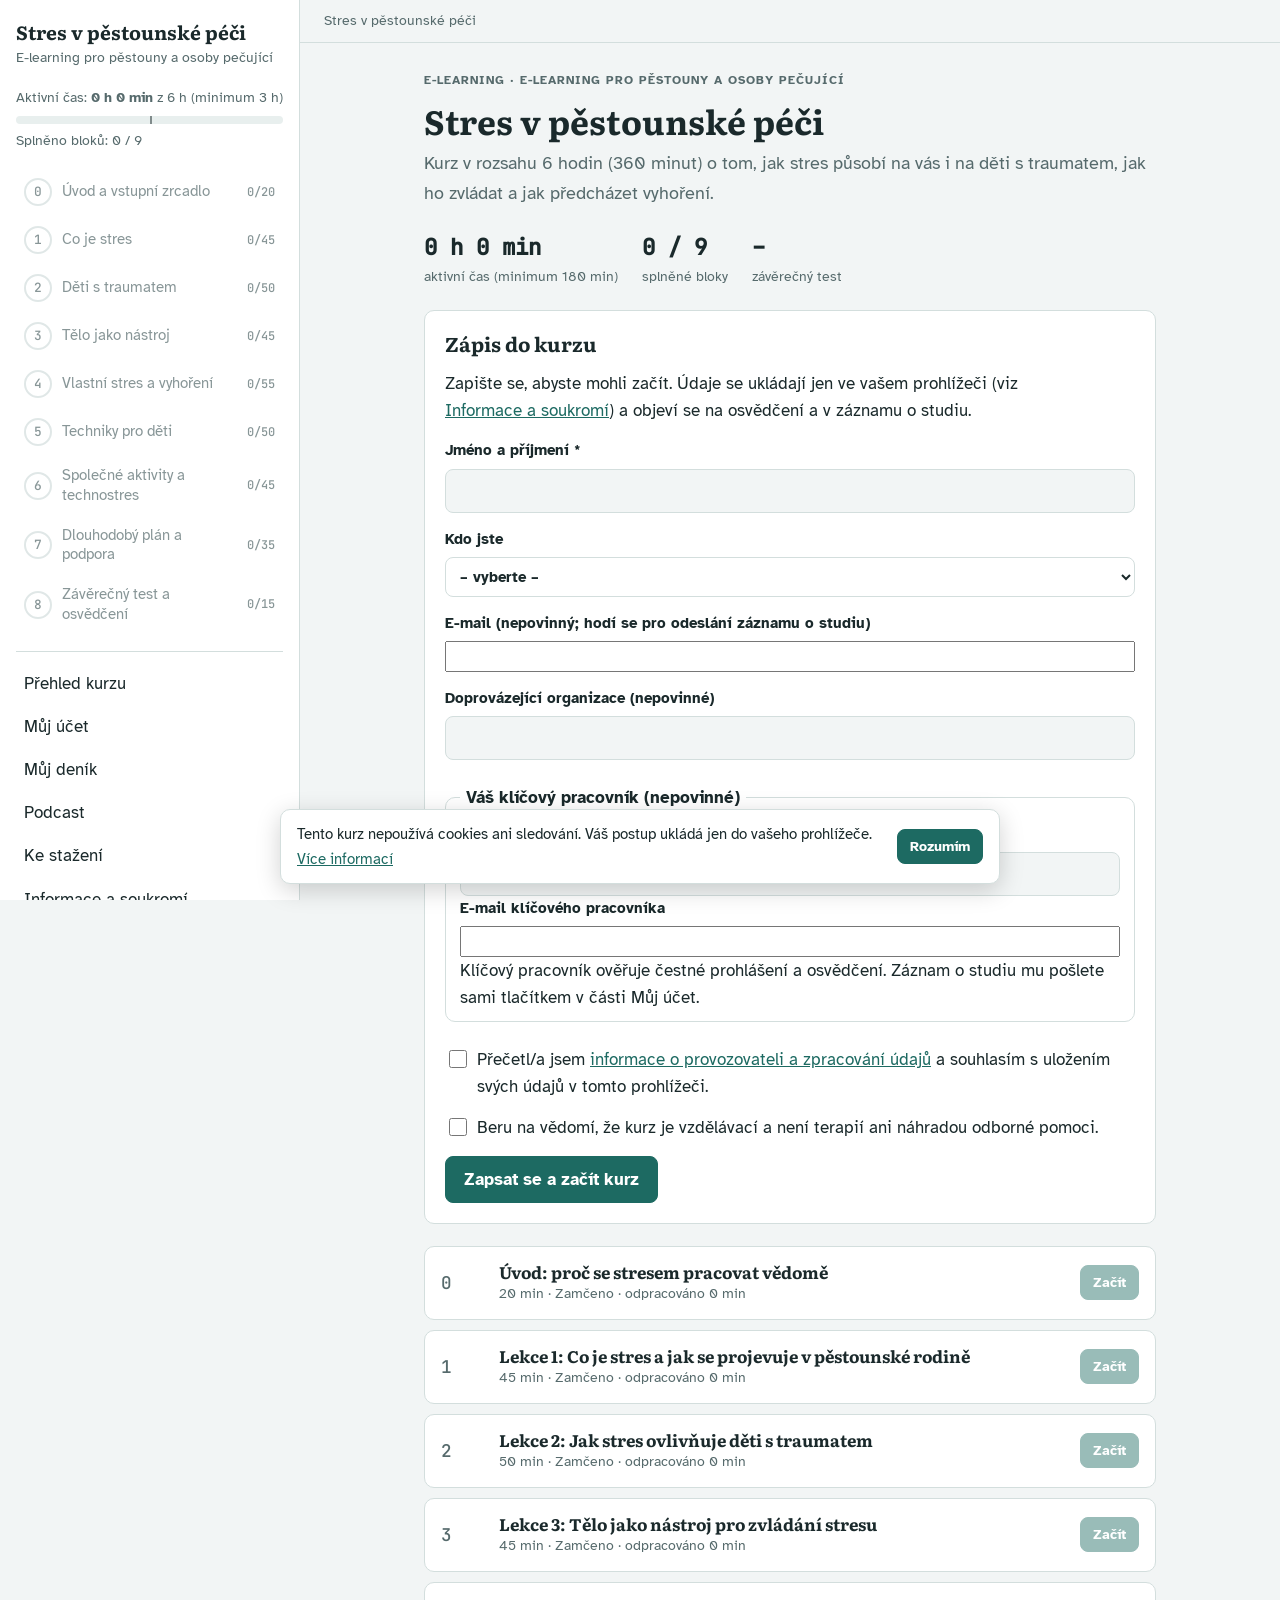
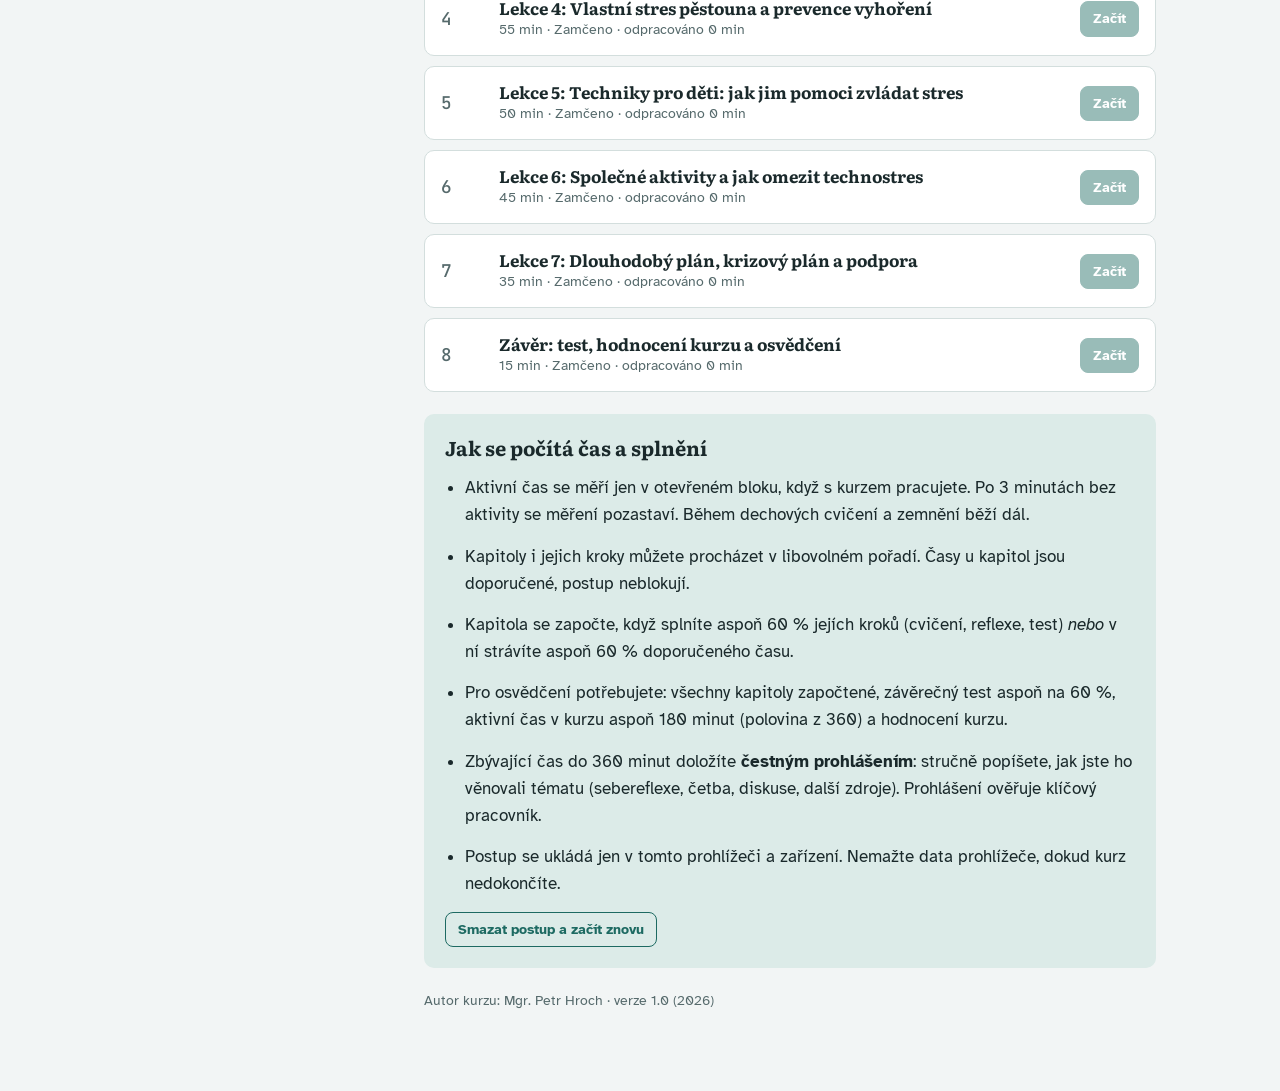
==== commit f4bc8dc5: "Obnovena verze 1.0 v koreni, verze 1.1 ve slozce v1.1/, workflow nasazuje i fonts a download Co-Auth" ====
--- a/index.html
+++ b/index.html
@@ -4,7 +4,7 @@
 <meta charset="utf-8">
 <meta name="viewport" content="width=device-width, initial-scale=1, viewport-fit=cover">
 <title>Stres v pěstounské péči</title>
-<meta name="description" content="E-learningový kurz pro pěstouny a osoby pečující: Stres v pěstounské péči (7 hodin).">
+<meta name="description" content="E-learningový kurz pro pěstouny a osoby pečující: Stres v pěstounské péči (6 hodin).">
 <link rel="icon" href="data:image/svg+xml,%3Csvg xmlns=%22http://www.w3.org/2000/svg%22 viewBox=%220 0 32 32%22%3E%3Ccircle cx=%2216%22 cy=%2216%22 r=%2215%22 fill=%22%231d6a62%22/%3E%3Ccircle cx=%2216%22 cy=%2216%22 r=%226%22 fill=%22%23f3e6cf%22/%3E%3C/svg%3E">
 <link rel="stylesheet" href="css/fonts.css">
 <link rel="stylesheet" href="css/style.css">
@@ -16,7 +16,6 @@
 <script src="js/content-1.js"></script>
 <script src="js/content-2.js"></script>
 <script src="js/content-3.js"></script>
-<script src="js/content-4.js"></script>
 <script src="js/content-podcast.js"></script>
 <script src="js/downloads.js"></script>
 <script src="js/avatars.js"></script>
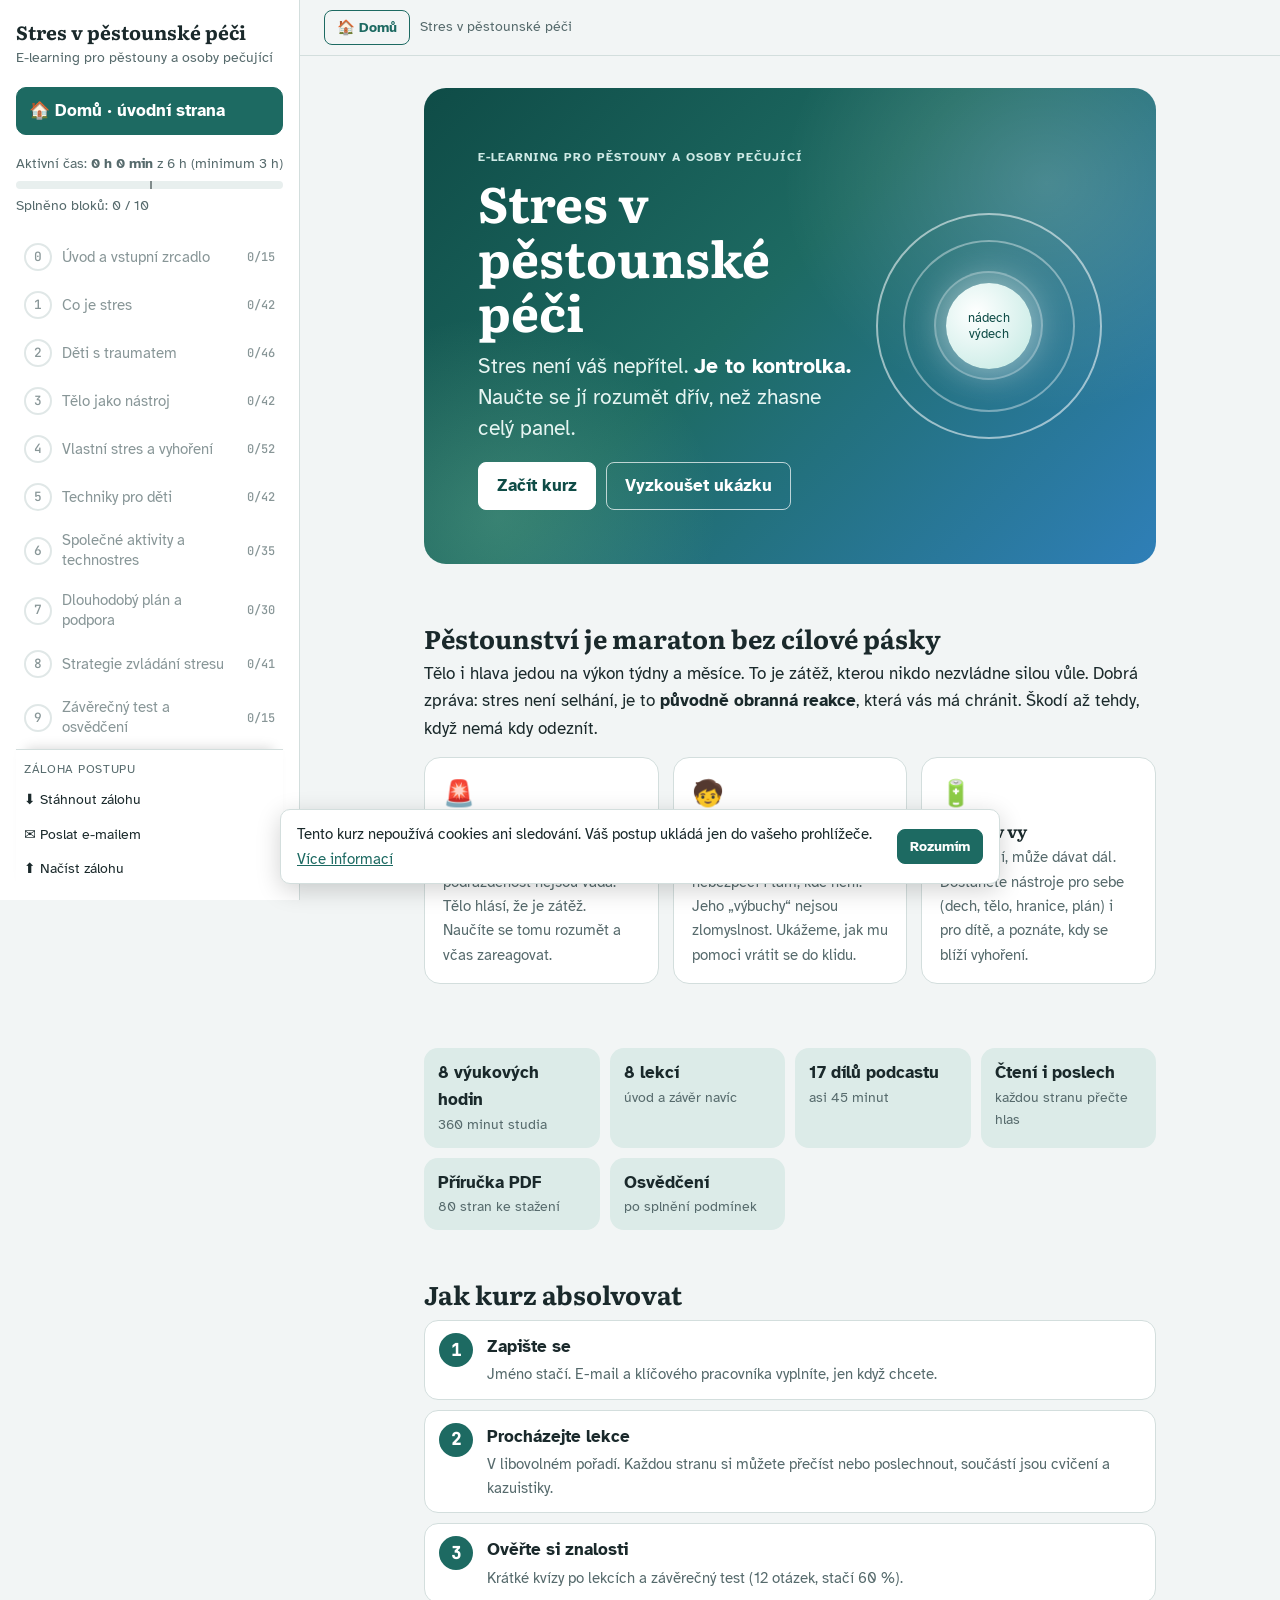
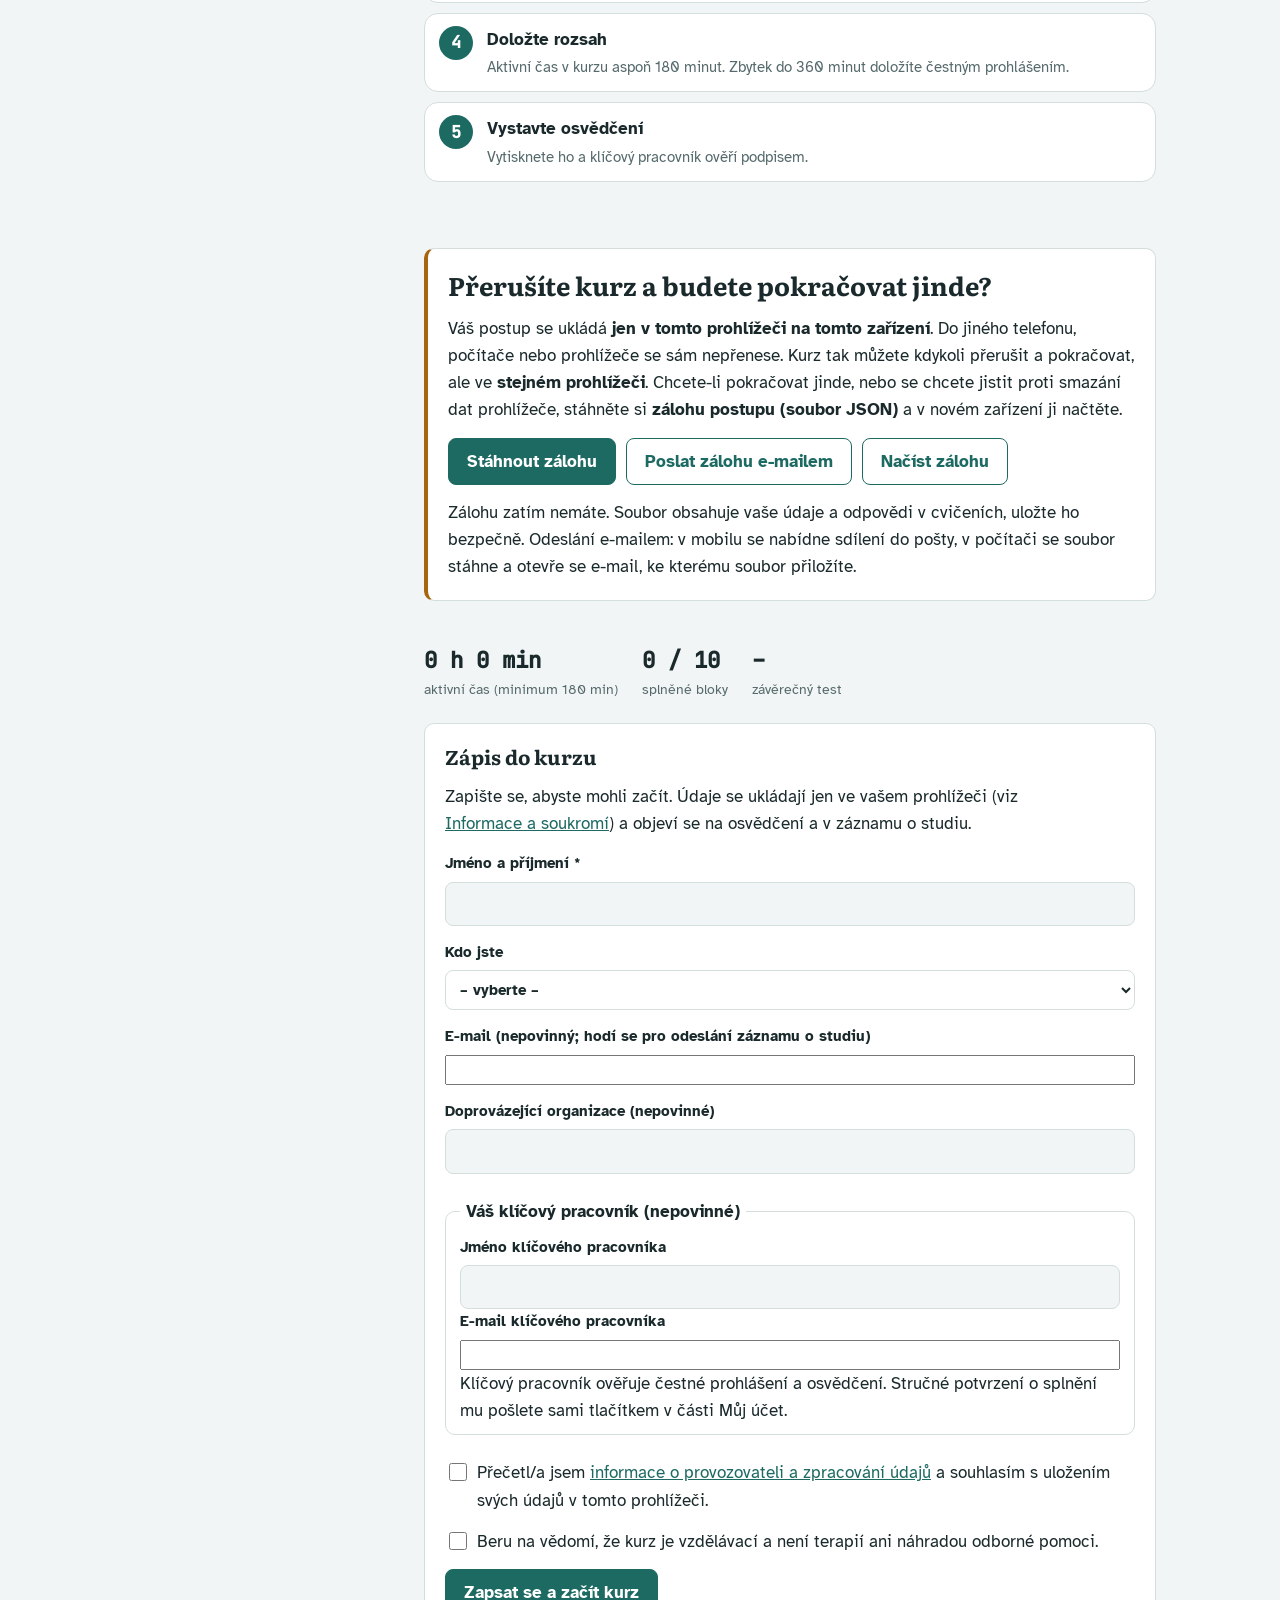
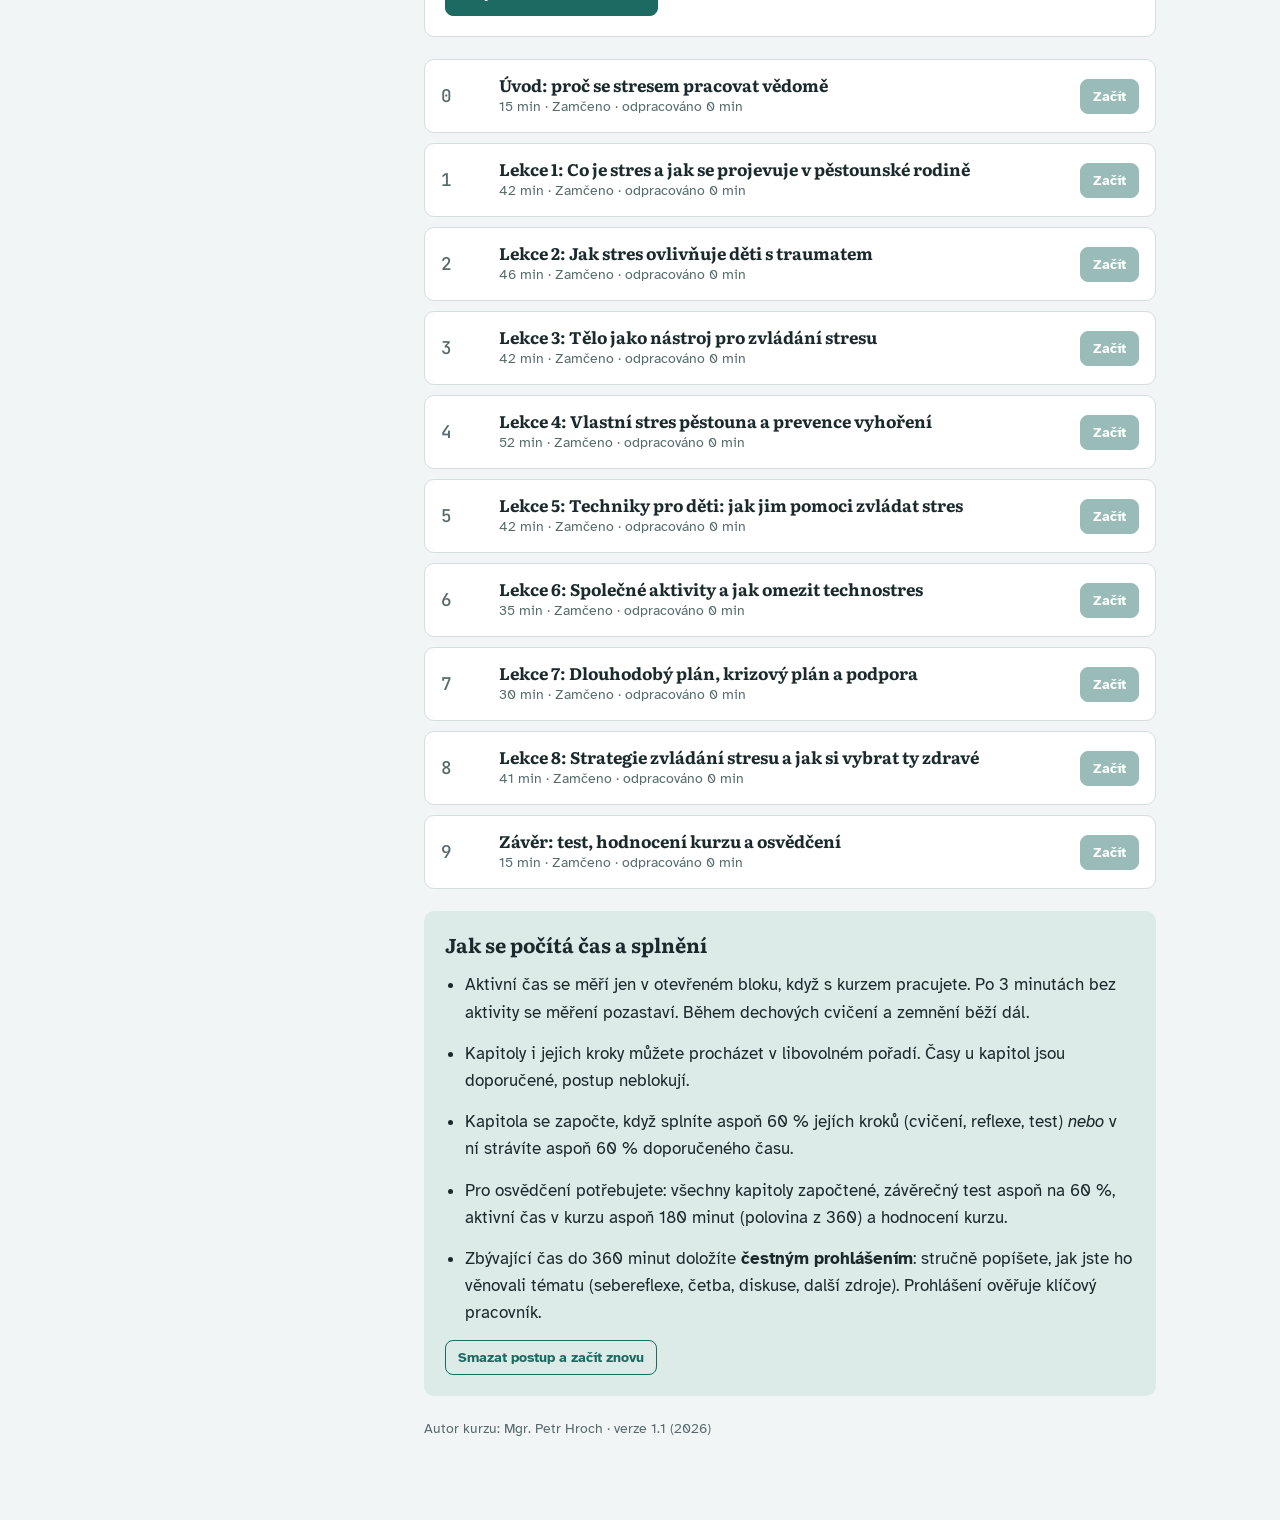
==== commit 41158bde: "Odstranena verze 1.0 z korene (zustava v historii Gitu), koren presmeruje na v1.1/ Co-Authored-By: C" ====
--- a/index.html
+++ b/index.html
@@ -2,24 +2,13 @@
 <html lang="cs">
 <head>
 <meta charset="utf-8">
-<meta name="viewport" content="width=device-width, initial-scale=1, viewport-fit=cover">
+<meta name="viewport" content="width=device-width, initial-scale=1">
 <title>Stres v pěstounské péči</title>
-<meta name="description" content="E-learningový kurz pro pěstouny a osoby pečující: Stres v pěstounské péči (6 hodin).">
-<link rel="icon" href="data:image/svg+xml,%3Csvg xmlns=%22http://www.w3.org/2000/svg%22 viewBox=%220 0 32 32%22%3E%3Ccircle cx=%2216%22 cy=%2216%22 r=%2215%22 fill=%22%231d6a62%22/%3E%3Ccircle cx=%2216%22 cy=%2216%22 r=%226%22 fill=%22%23f3e6cf%22/%3E%3C/svg%3E">
-<link rel="stylesheet" href="css/fonts.css">
-<link rel="stylesheet" href="css/style.css">
+<meta http-equiv="refresh" content="0; url=v1.1/">
+<link rel="canonical" href="v1.1/">
 </head>
 <body>
-<div id="app" class="shell">
-  <noscript>Kurz potřebuje zapnutý JavaScript.</noscript>
-</div>
-<script src="js/content-1.js"></script>
-<script src="js/content-2.js"></script>
-<script src="js/content-3.js"></script>
-<script src="js/content-podcast.js"></script>
-<script src="js/downloads.js"></script>
-<script src="js/avatars.js"></script>
-<script src="js/audio.js"></script>
-<script src="js/app.js"></script>
+<p>Přesměrování na kurz: <a href="v1.1/">Stres v pěstounské péči</a>.</p>
+<script>location.replace("v1.1/" + location.hash);</script>
 </body>
 </html>
